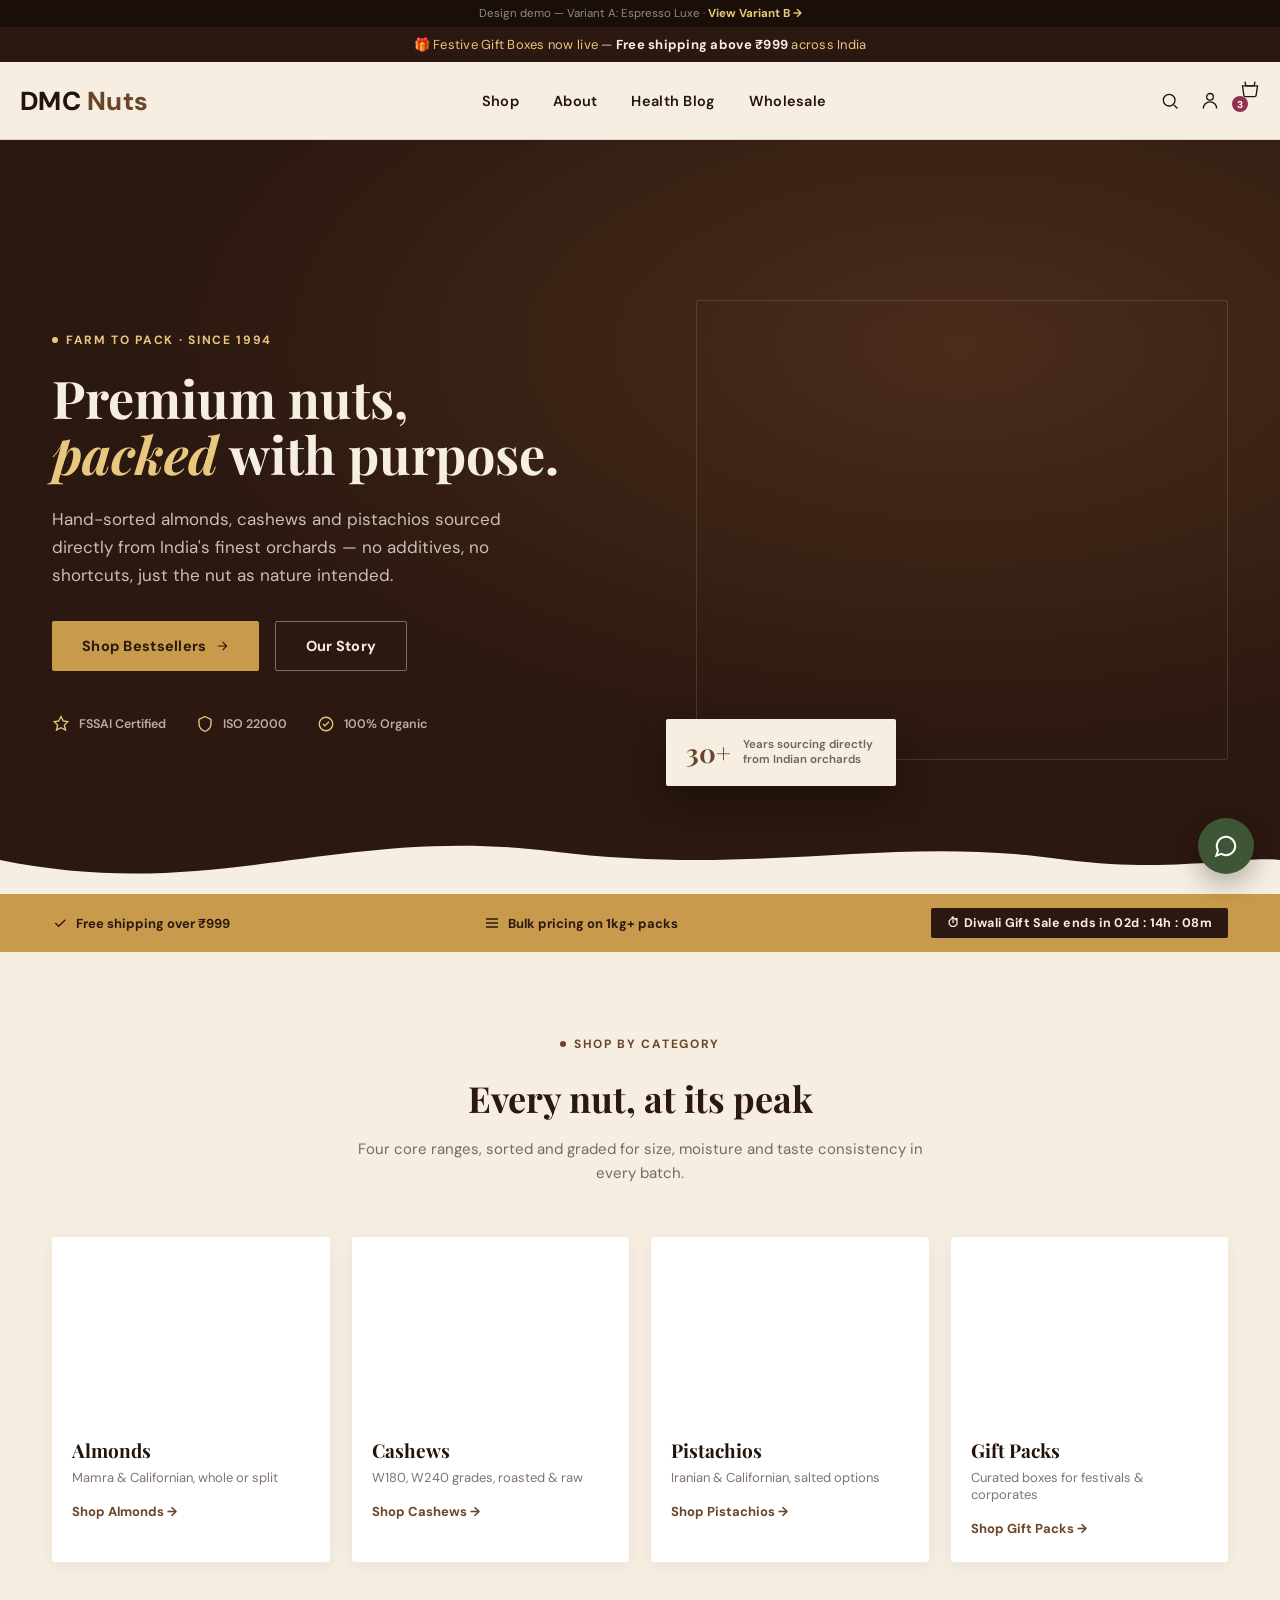
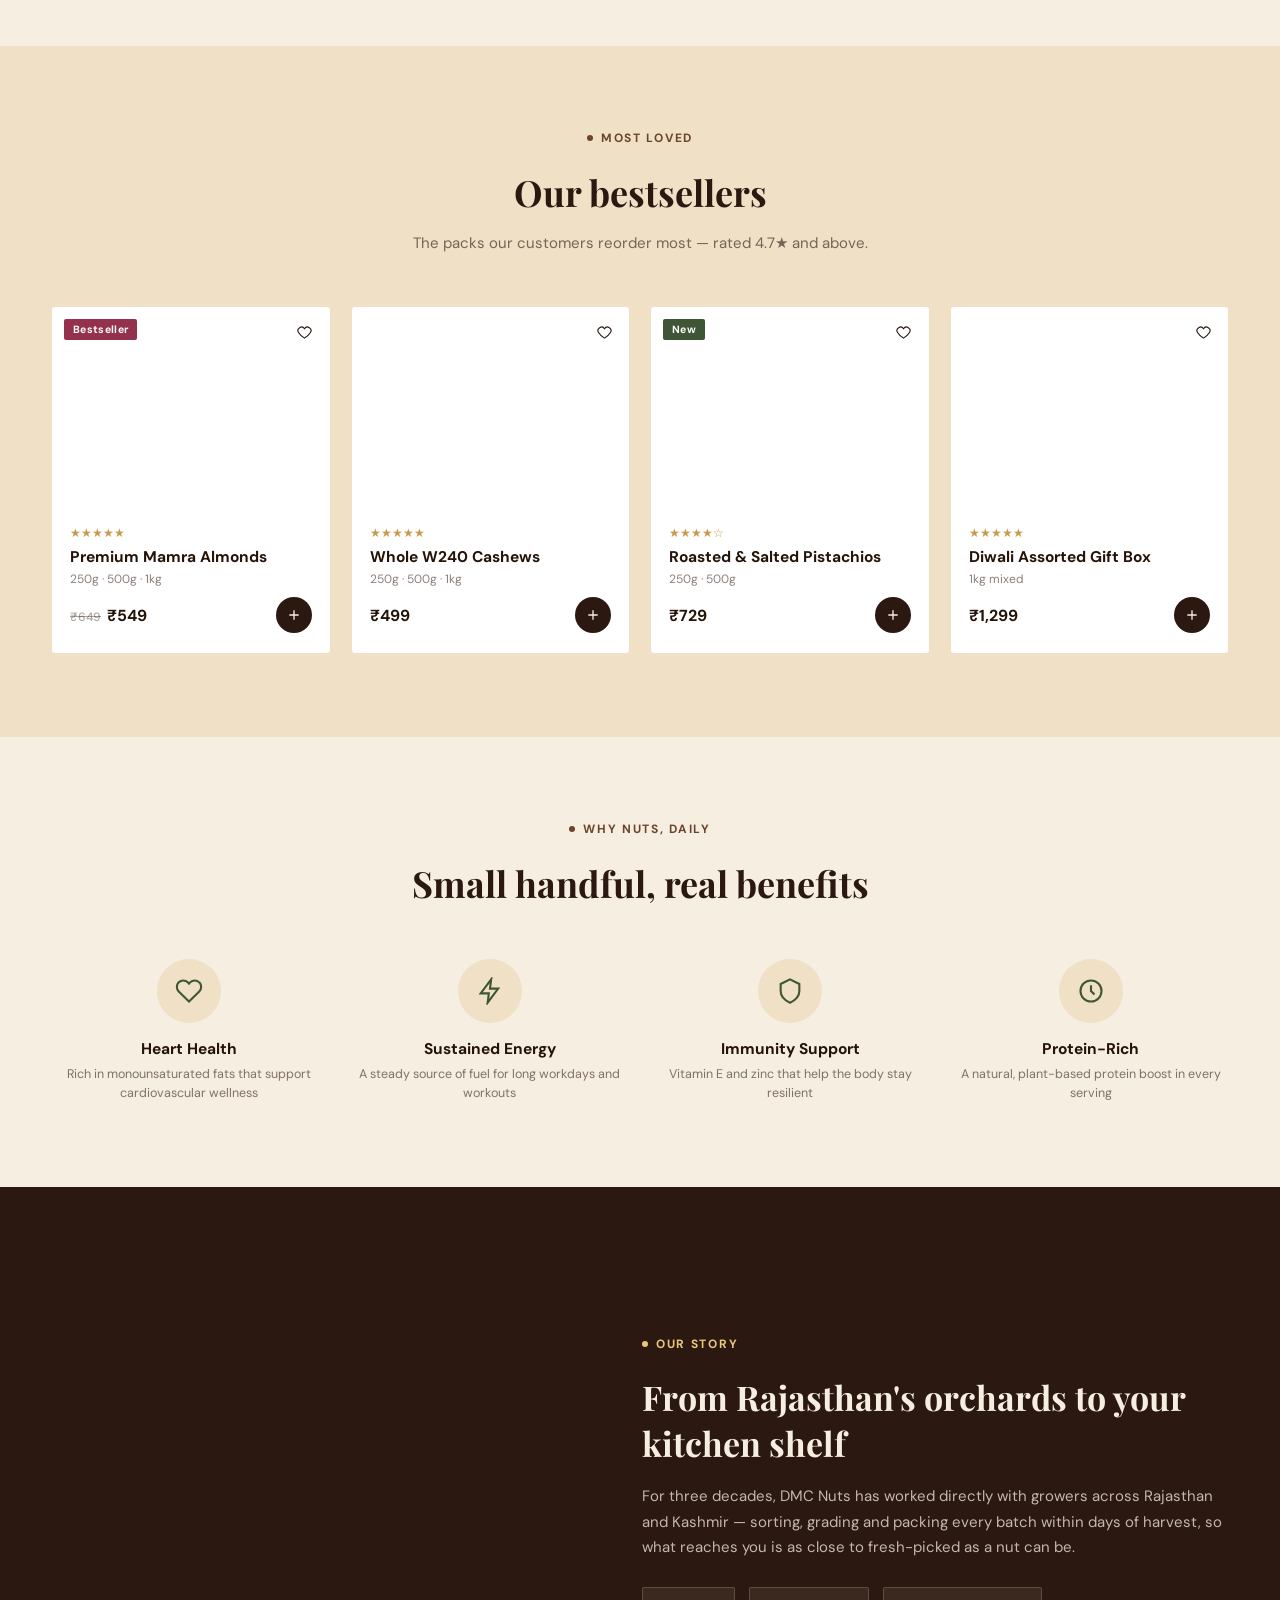
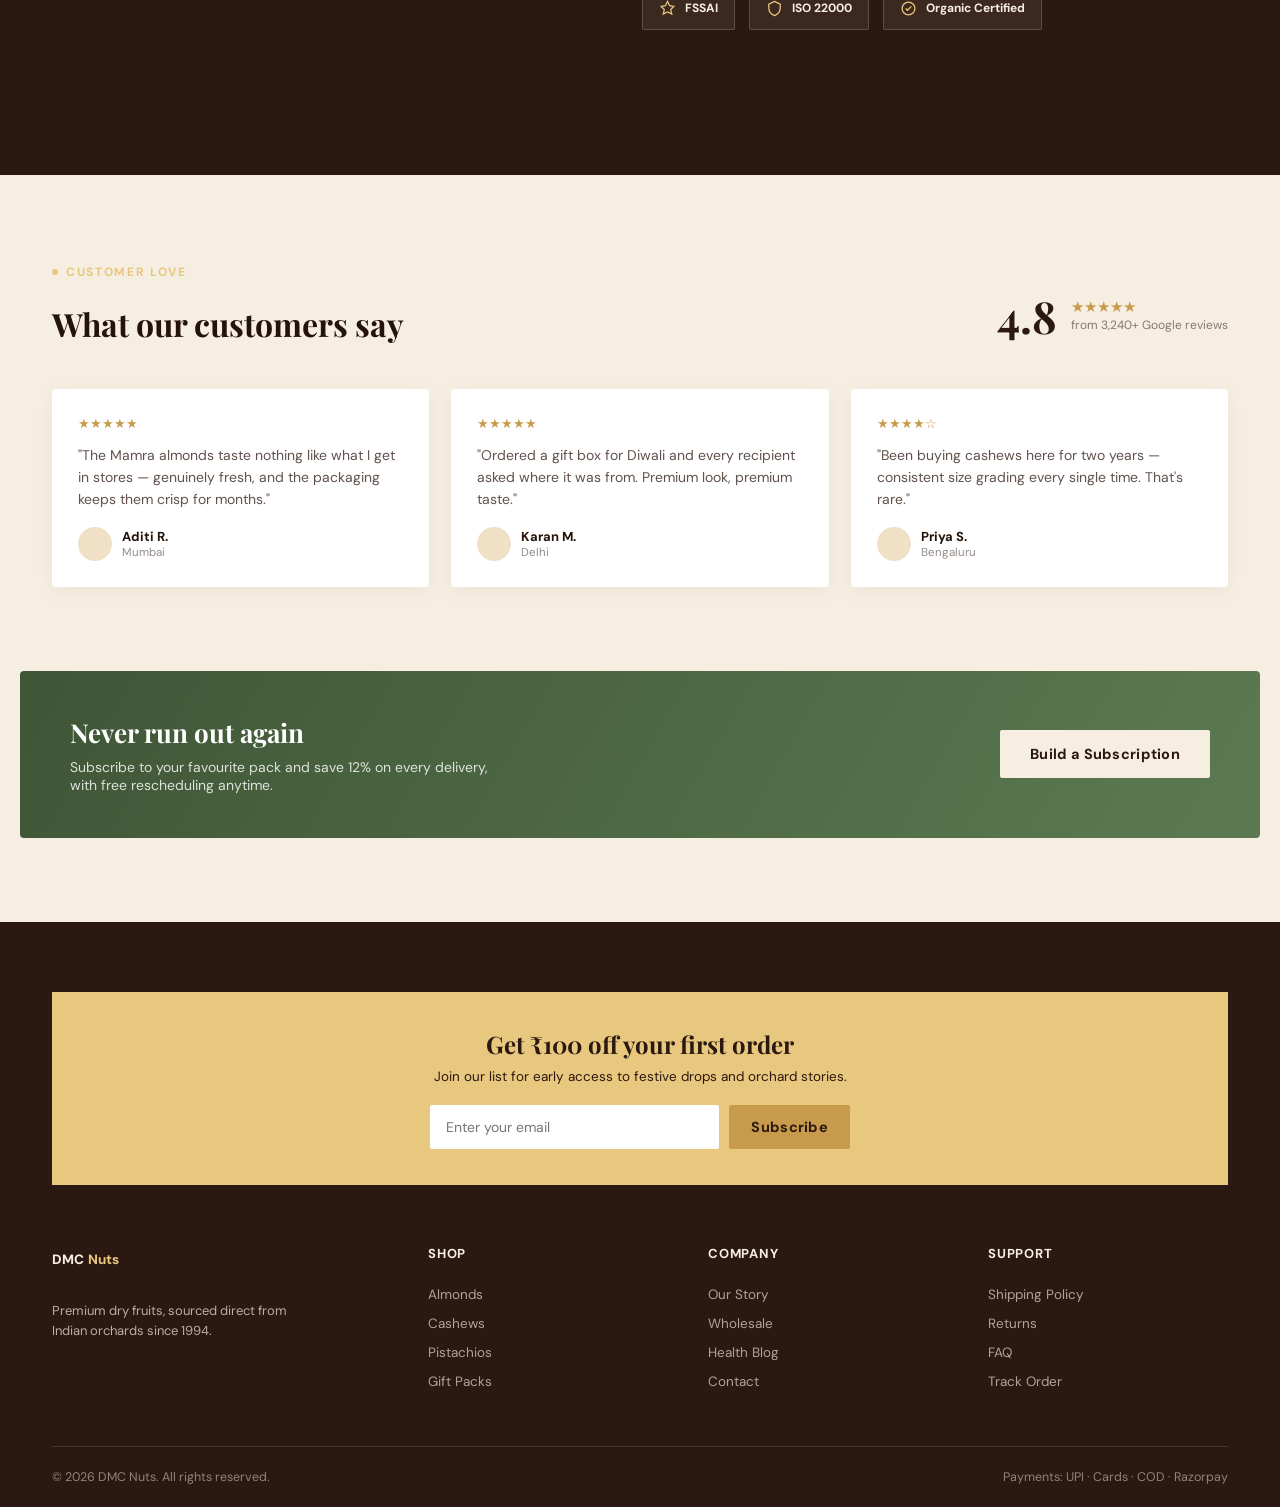
==== index.html @ 523e1f78 "update index" ====
<!doctype html>
<html lang="en">
  <head>
    <meta charset="UTF-8" />
    <title>DMC Nuts — Homepage (Variant A: Espresso Luxe)</title>
    <meta name="viewport" content="width=device-width, initial-scale=1.0" />
    <link rel="preconnect" href="https://fonts.googleapis.com" />
    <link
      href="https://fonts.googleapis.com/css2?family=Playfair+Display:wght@600;700;800&family=DM+Sans:wght@400;500;600;700&display=swap"
      rel="stylesheet"
    />
    <style>
      :root {
        --espresso: #2b1810;
        --espresso-2: #3b2418;
        --walnut: #6b4529;
        --gold: #c89b4c;
        --gold-light: #e8c77e;
        --green: #5c7a52;
        --green-dark: #3f5636;
        --cream: #f6eee1;
        --cream-2: #efe0c6;
        --magenta: #93314f;
        --ink: #241309;
        --line: rgba(246, 238, 225, 0.14);
        --line-dark: rgba(43, 24, 16, 0.12);
        --maxw: 1240px;
      }
      * {
        box-sizing: border-box;
      }
      body {
        margin: 0;
        font-family: "DM Sans", sans-serif;
        color: var(--ink);
        background: var(--cream);
      }
      h1,
      h2,
      h3,
      .display {
        font-family: "Playfair Display", serif;
      }
      a {
        color: inherit;
        text-decoration: none;
      }
      img {
        max-width: 100%;
        display: block;
      }
      .wrap {
        max-width: var(--maxw);
        margin: 0 auto;
        padding: 0 32px;
      }
      button {
        font-family: inherit;
        cursor: pointer;
        border: none;
      }

      /* placeholder image blocks */
      .ph {
        background: linear-gradient(135deg, var(--walnut), var(--espresso-2));
        display: flex;
        align-items: center;
        justify-content: center;
        color: rgba(246, 238, 225, 0.55);
        font-size: 13px;
        letter-spacing: 0.06em;
        text-transform: uppercase;
        font-weight: 600;
        text-align: center;
        padding: 12px;
      }
      .ph.light {
        background: linear-gradient(135deg, var(--cream-2), #ddc9a3);
        color: rgba(43, 24, 16, 0.45);
      }

      /* announcement bar */
      .announce {
        background: var(--espresso);
        color: var(--gold-light);
        font-size: 13px;
        text-align: center;
        padding: 9px 20px;
        letter-spacing: 0.02em;
      }
      .announce b {
        color: var(--cream);
      }

      /* header */
      header {
        background: var(--cream);
        border-bottom: 1px solid var(--line-dark);
        position: relative;
        z-index: 40;
      }
      .navrow {
        display: flex;
        align-items: center;
        justify-content: space-between;
        padding: 18px 0;
      }
      .logo {
        font-size: 26px;
        font-weight: 800;
        letter-spacing: 0.01em;
      }
      .logo span {
        color: var(--walnut);
      }
      nav.mainnav {
        display: flex;
        gap: 34px;
        align-items: center;
      }
      nav.mainnav > div {
        position: relative;
        padding: 6px 0;
      }
      nav.mainnav a.top {
        font-weight: 600;
        font-size: 14.5px;
        letter-spacing: 0.02em;
      }
      .navicons {
        display: flex;
        gap: 20px;
        align-items: center;
      }
      .navicons svg {
        width: 20px;
        height: 20px;
        stroke: var(--ink);
      }
      .cartcount {
        background: var(--magenta);
        color: #fff;
        font-size: 10px;
        border-radius: 50%;
        width: 16px;
        height: 16px;
        display: flex;
        align-items: center;
        justify-content: center;
        position: relative;
        top: -9px;
        left: -8px;
        font-weight: 700;
      }
      .megamenu {
        display: none;
        position: absolute;
        top: 100%;
        left: -40px;
        background: #fff;
        box-shadow: 0 18px 40px rgba(43, 24, 16, 0.16);
        padding: 26px;
        border-radius: 2px;
        width: 520px;
        gap: 30px;
        grid-template-columns: repeat(3, 1fr);
      }
      nav.mainnav > div:hover .megamenu {
        display: grid;
      }
      .megamenu h4 {
        font-size: 11px;
        text-transform: uppercase;
        letter-spacing: 0.08em;
        color: var(--walnut);
        margin: 0 0 10px;
        font-weight: 700;
      }
      .megamenu a {
        display: block;
        font-size: 14px;
        padding: 5px 0;
        color: var(--ink);
        opacity: 0.85;
      }
      .megamenu a:hover {
        color: var(--magenta);
        opacity: 1;
      }

      /* hero */
      .hero {
        background: radial-gradient(
          ellipse at 75% 30%,
          #4a2c1a 0%,
          var(--espresso) 60%
        );
        color: var(--cream);
        position: relative;
        overflow: hidden;
      }
      .hero .wrap {
        display: grid;
        grid-template-columns: 1.05fr 0.95fr;
        gap: 56px;
        align-items: center;
        padding-top: 76px;
        padding-bottom: 70px;
      }
      .eyebrow {
        display: inline-flex;
        align-items: center;
        gap: 8px;
        font-size: 12px;
        letter-spacing: 0.14em;
        text-transform: uppercase;
        color: var(--gold-light);
        font-weight: 700;
        margin-bottom: 22px;
      }
      .eyebrow::before {
        content: "";
        width: 6px;
        height: 6px;
        border-radius: 50%;
        background: var(--gold-light);
      }
      .hero h1 {
        font-size: 52px;
        line-height: 1.08;
        margin: 0 0 22px;
        font-weight: 700;
      }
      .hero h1 em {
        font-style: italic;
        color: var(--gold-light);
      }
      .hero p.lead {
        font-size: 17px;
        line-height: 1.65;
        color: rgba(246, 238, 225, 0.78);
        max-width: 460px;
        margin: 0 0 32px;
      }
      .herobtns {
        display: flex;
        gap: 16px;
        margin-bottom: 44px;
      }
      .btn {
        padding: 15px 30px;
        font-size: 14.5px;
        font-weight: 700;
        letter-spacing: 0.02em;
        border-radius: 2px;
        display: inline-flex;
        align-items: center;
        gap: 8px;
      }
      .btn-gold {
        background: var(--gold);
        color: var(--espresso);
      }
      .btn-outline {
        border: 1.5px solid rgba(246, 238, 225, 0.4);
        color: var(--cream);
        background: transparent;
      }
      .trustrow {
        display: flex;
        gap: 30px;
        flex-wrap: wrap;
      }
      .trustrow .item {
        display: flex;
        align-items: center;
        gap: 9px;
        font-size: 12.5px;
        color: rgba(246, 238, 225, 0.7);
        font-weight: 600;
      }
      .trustrow svg {
        width: 18px;
        height: 18px;
        stroke: var(--gold-light);
        flex-shrink: 0;
      }
      .hero-visual {
        position: relative;
      }
      .hero-visual .ph {
        height: 460px;
        border-radius: 3px;
        border: 1px solid rgba(246, 238, 225, 0.14);
      }
      .hero-shellcard {
        position: absolute;
        bottom: -26px;
        left: -30px;
        background: var(--cream);
        color: var(--ink);
        padding: 16px 20px;
        border-radius: 2px;
        box-shadow: 0 18px 34px rgba(0, 0, 0, 0.28);
        display: flex;
        gap: 12px;
        align-items: center;
        width: 230px;
      }
      .hero-shellcard .num {
        font-family: "Playfair Display", serif;
        font-size: 26px;
        font-weight: 700;
        color: var(--walnut);
      }
      .hero-shellcard .txt {
        font-size: 11.5px;
        line-height: 1.3;
        color: rgba(43, 24, 16, 0.65);
        font-weight: 600;
      }

      /* signature shell-crack divider */
      .shellcrack {
        height: 64px;
        background: var(--espresso);
        position: relative;
        overflow: hidden;
      }
      .shellcrack svg {
        position: absolute;
        bottom: -1px;
        left: 0;
        width: 100%;
        height: 70px;
      }

      /* promise strip */
      .promise {
        background: var(--gold);
        padding: 14px 0;
      }
      .promise .wrap {
        display: flex;
        justify-content: space-between;
        align-items: center;
        flex-wrap: wrap;
        gap: 14px;
      }
      .promise .item {
        font-size: 13px;
        font-weight: 700;
        color: var(--espresso);
        display: flex;
        align-items: center;
        gap: 8px;
      }
      .promise .item svg {
        width: 16px;
        height: 16px;
        stroke: var(--espresso);
      }
      .promise .countdown {
        background: var(--espresso);
        color: var(--cream);
        font-size: 12.5px;
        font-weight: 700;
        padding: 7px 16px;
        border-radius: 2px;
        display: flex;
        gap: 6px;
        letter-spacing: 0.03em;
      }

      section {
        padding: 84px 0;
      }
      .sectionhead {
        text-align: center;
        max-width: 600px;
        margin: 0 auto 52px;
      }
      .sectionhead .eyebrow {
        color: var(--walnut);
        justify-content: center;
        display: flex;
      }
      .sectionhead .eyebrow::before {
        background: var(--walnut);
      }
      .sectionhead h2 {
        font-size: 36px;
        margin: 0 0 12px;
        color: var(--espresso);
      }
      .sectionhead p {
        font-size: 15px;
        color: rgba(43, 24, 16, 0.62);
        line-height: 1.6;
      }

      /* categories */
      .cat-grid {
        display: grid;
        grid-template-columns: repeat(4, 1fr);
        gap: 22px;
      }
      .cat-card {
        display: block;
        background: #fff;
        border-radius: 3px;
        overflow: hidden;
        box-shadow: 0 4px 18px rgba(43, 24, 16, 0.06);
        transition: transform 0.2s;
      }
      .cat-card:hover {
        transform: translateY(-5px);
      }
      .cat-card .ph.light {
        height: 180px;
      }
      .cat-card .cat-body {
        padding: 20px 20px 24px;
      }
      .cat-card h3 {
        font-size: 19px;
        margin: 0 0 6px;
      }
      .cat-card p {
        font-size: 13px;
        color: rgba(43, 24, 16, 0.6);
        margin: 0 0 14px;
      }
      .cat-card .link {
        font-size: 13px;
        font-weight: 700;
        color: var(--walnut);
        display: inline-flex;
        align-items: center;
        gap: 6px;
      }

      /* best sellers */
      .best {
        background: var(--cream-2);
      }
      .prod-grid {
        display: grid;
        grid-template-columns: repeat(4, 1fr);
        gap: 22px;
      }
      .prod-card {
        background: #fff;
        border-radius: 3px;
        overflow: hidden;
        position: relative;
      }
      .prod-card .badge {
        position: absolute;
        top: 12px;
        left: 12px;
        background: var(--magenta);
        color: #fff;
        font-size: 10.5px;
        font-weight: 700;
        padding: 4px 9px;
        border-radius: 2px;
        letter-spacing: 0.03em;
      }
      .prod-card .wish {
        position: absolute;
        top: 10px;
        right: 10px;
        background: #fff;
        width: 30px;
        height: 30px;
        border-radius: 50%;
        display: flex;
        align-items: center;
        justify-content: center;
      }
      .prod-card .wish svg {
        width: 15px;
        height: 15px;
        stroke: var(--espresso);
      }
      .prod-card .ph.light {
        height: 200px;
      }
      .prod-body {
        padding: 18px 18px 20px;
      }
      .prod-body .stars {
        color: var(--gold);
        font-size: 12px;
        margin-bottom: 6px;
      }
      .prod-body h4 {
        font-size: 15.5px;
        margin: 0 0 4px;
        font-weight: 700;
      }
      .prod-body .wt {
        font-size: 12px;
        color: rgba(43, 24, 16, 0.55);
        margin-bottom: 10px;
      }
      .prod-body .pricerow {
        display: flex;
        justify-content: space-between;
        align-items: center;
      }
      .prod-body .price {
        font-weight: 700;
        font-size: 16px;
      }
      .prod-body .price .old {
        font-size: 12px;
        color: rgba(43, 24, 16, 0.4);
        text-decoration: line-through;
        font-weight: 500;
        margin-right: 6px;
      }
      .addbtn {
        background: var(--espresso);
        color: var(--cream);
        width: 36px;
        height: 36px;
        border-radius: 50%;
        display: flex;
        align-items: center;
        justify-content: center;
      }
      .addbtn svg {
        width: 16px;
        height: 16px;
        stroke: var(--cream);
      }

      /* benefits */
      .benefits-grid {
        display: grid;
        grid-template-columns: repeat(4, 1fr);
        gap: 26px;
      }
      .benefit {
        text-align: center;
      }
      .benefit .icon {
        width: 64px;
        height: 64px;
        border-radius: 50%;
        background: var(--cream-2);
        display: flex;
        align-items: center;
        justify-content: center;
        margin: 0 auto 16px;
      }
      .benefit .icon svg {
        width: 28px;
        height: 28px;
        stroke: var(--green-dark);
      }
      .benefit h4 {
        font-size: 15.5px;
        margin: 0 0 6px;
      }
      .benefit p {
        font-size: 12.5px;
        color: rgba(43, 24, 16, 0.58);
        line-height: 1.5;
        margin: 0;
      }

      /* story */
      .story {
        background: var(--espresso);
        color: var(--cream);
      }
      .story .wrap {
        display: grid;
        grid-template-columns: 0.95fr 1.05fr;
        gap: 60px;
        align-items: center;
      }
      .story .ph {
        height: 420px;
        border-radius: 3px;
      }
      .story .eyebrow {
        color: var(--gold-light);
      }
      .story h2 {
        font-size: 34px;
        margin: 0 0 18px;
      }
      .story p {
        font-size: 15px;
        line-height: 1.7;
        color: rgba(246, 238, 225, 0.75);
        margin: 0 0 26px;
      }
      .certrow {
        display: flex;
        gap: 14px;
      }
      .cert {
        background: rgba(246, 238, 225, 0.08);
        border: 1px solid rgba(246, 238, 225, 0.18);
        padding: 12px 16px;
        border-radius: 2px;
        display: flex;
        align-items: center;
        gap: 9px;
        font-size: 12px;
        font-weight: 700;
      }
      .cert svg {
        width: 17px;
        height: 17px;
        stroke: var(--gold-light);
      }

      /* reviews */
      .rev-top {
        display: flex;
        justify-content: space-between;
        align-items: flex-end;
        margin-bottom: 44px;
        flex-wrap: wrap;
        gap: 20px;
      }
      .rev-agg {
        display: flex;
        align-items: center;
        gap: 14px;
      }
      .rev-agg .score {
        font-family: "Playfair Display", serif;
        font-size: 44px;
        font-weight: 700;
        color: var(--espresso);
      }
      .rev-agg .stars {
        color: var(--gold);
        font-size: 15px;
      }
      .rev-agg .sub {
        font-size: 12px;
        color: rgba(43, 24, 16, 0.55);
      }
      .rev-grid {
        display: grid;
        grid-template-columns: repeat(3, 1fr);
        gap: 22px;
      }
      .rev-card {
        background: #fff;
        padding: 26px;
        border-radius: 3px;
        box-shadow: 0 4px 18px rgba(43, 24, 16, 0.05);
      }
      .rev-card .stars {
        color: var(--gold);
        font-size: 13px;
        margin-bottom: 12px;
      }
      .rev-card p {
        font-size: 14px;
        line-height: 1.6;
        color: rgba(43, 24, 16, 0.75);
        margin: 0 0 16px;
      }
      .rev-who {
        display: flex;
        align-items: center;
        gap: 10px;
      }
      .rev-who .av {
        width: 34px;
        height: 34px;
        border-radius: 50%;
        background: var(--cream-2);
      }
      .rev-who .name {
        font-size: 13px;
        font-weight: 700;
      }
      .rev-who .loc {
        font-size: 11.5px;
        color: rgba(43, 24, 16, 0.5);
      }

      /* subscribe upsell */
      .upsell {
        background: linear-gradient(120deg, var(--green-dark), var(--green));
        color: #fff;
        border-radius: 4px;
        padding: 44px 50px;
        display: flex;
        justify-content: space-between;
        align-items: center;
        flex-wrap: wrap;
        gap: 24px;
        margin: 0 auto;
        max-width: var(--maxw);
      }
      .upsell h3 {
        font-size: 26px;
        margin: 0 0 8px;
      }
      .upsell p {
        font-size: 14px;
        color: rgba(255, 255, 255, 0.82);
        margin: 0;
        max-width: 420px;
      }
      .btn-cream {
        background: var(--cream);
        color: var(--espresso);
      }

      /* footer */
      footer {
        background: var(--espresso);
        color: rgba(246, 238, 225, 0.7);
        padding-top: 70px;
      }
      .foot-news {
        background: var(--gold-light);
        color: var(--espresso);
        text-align: center;
        padding: 36px 20px;
        margin-bottom: 60px;
      }
      .foot-news h3 {
        font-size: 24px;
        margin: 0 0 8px;
      }
      .foot-news p {
        font-size: 13.5px;
        margin: 0 0 20px;
      }
      .foot-form {
        display: flex;
        justify-content: center;
        gap: 10px;
        max-width: 420px;
        margin: 0 auto;
      }
      .foot-form input {
        flex: 1;
        padding: 13px 16px;
        border: none;
        border-radius: 2px;
        font-family: inherit;
        font-size: 14px;
      }
      .foot-cols {
        display: grid;
        grid-template-columns: 1.4fr repeat(3, 1fr);
        gap: 40px;
        padding-bottom: 50px;
      }
      .foot-cols h5 {
        color: var(--cream);
        font-size: 13px;
        letter-spacing: 0.06em;
        text-transform: uppercase;
        margin: 0 0 18px;
      }
      .foot-cols a {
        display: block;
        font-size: 13.5px;
        padding: 6px 0;
        color: rgba(246, 238, 225, 0.65);
      }
      .foot-bottom {
        border-top: 1px solid var(--line);
        padding: 22px 0;
        display: flex;
        justify-content: space-between;
        font-size: 12.5px;
        color: rgba(246, 238, 225, 0.5);
      }

      /* whatsapp widget */
      .wa {
        position: fixed;
        bottom: 26px;
        right: 26px;
        width: 56px;
        height: 56px;
        border-radius: 50%;
        background: #3f5636;
        display: flex;
        align-items: center;
        justify-content: center;
        box-shadow: 0 10px 26px rgba(0, 0, 0, 0.28);
        z-index: 50;
      }
      .wa svg {
        width: 26px;
        height: 26px;
        stroke: #fff;
        fill: none;
      }

      /* ---- Minimal motion system ---- */
      @media (prefers-reduced-motion: no-preference) {
        .reveal {
          opacity: 0;
          transform: translateY(26px);
          transition:
            opacity 0.7s cubic-bezier(0.22, 0.61, 0.36, 1),
            transform 0.7s cubic-bezier(0.22, 0.61, 0.36, 1);
        }
        .reveal.visible {
          opacity: 1;
          transform: translateY(0);
        }
        .cat-grid .reveal:nth-child(2),
        .prod-grid .reveal:nth-child(2),
        .benefits-grid .reveal:nth-child(2),
        .rev-grid .reveal:nth-child(2) {
          transition-delay: 0.08s;
        }
        .cat-grid .reveal:nth-child(3),
        .prod-grid .reveal:nth-child(3),
        .benefits-grid .reveal:nth-child(3),
        .rev-grid .reveal:nth-child(3) {
          transition-delay: 0.16s;
        }
        .cat-grid .reveal:nth-child(4),
        .prod-grid .reveal:nth-child(4),
        .benefits-grid .reveal:nth-child(4) {
          transition-delay: 0.24s;
        }

        @keyframes fadeUp {
          from {
            opacity: 0;
            transform: translateY(20px);
          }
          to {
            opacity: 1;
            transform: translateY(0);
          }
        }
        .hero-fade-1 {
          animation: fadeUp 0.8s ease both;
        }
        .hero-fade-2 {
          animation: fadeUp 0.8s ease 0.12s both;
        }
        .hero-fade-3 {
          animation: fadeUp 0.8s ease 0.24s both;
        }
        .hero-fade-4 {
          animation: fadeUp 0.8s ease 0.36s both;
        }
        .hero-fade-5 {
          animation: fadeUp 0.9s ease 0.3s both;
        }

        .btn {
          transition:
            transform 0.2s ease,
            box-shadow 0.2s ease,
            opacity 0.2s ease;
        }
        .btn:hover {
          transform: translateY(-2px);
        }
        .btn-gold:hover {
          box-shadow: 0 10px 22px rgba(200, 155, 76, 0.35);
        }
        .btn-cream:hover {
          box-shadow: 0 10px 22px rgba(0, 0, 0, 0.18);
        }
        .prod-card {
          transition:
            transform 0.25s ease,
            box-shadow 0.25s ease;
        }
        .prod-card:hover {
          transform: translateY(-5px);
          box-shadow: 0 16px 30px rgba(43, 24, 16, 0.12);
        }
        .addbtn {
          transition:
            transform 0.2s ease,
            background 0.2s ease;
        }
        .addbtn:hover {
          transform: scale(1.08);
          background: var(--walnut);
        }
        .cat-card .link {
          transition: gap 0.2s ease;
        }
        .cat-card:hover .link {
          gap: 10px;
        }
        .rev-card {
          transition:
            transform 0.25s ease,
            box-shadow 0.25s ease;
        }
        .rev-card:hover {
          transform: translateY(-4px);
          box-shadow: 0 14px 28px rgba(43, 24, 16, 0.08);
        }
        .benefit .icon {
          transition:
            transform 0.25s ease,
            background 0.25s ease;
        }
        .benefit:hover .icon {
          transform: scale(1.08);
          background: var(--gold);
        }
        .benefit:hover .icon svg {
          stroke: var(--espresso);
        }
      }
      @media (prefers-reduced-motion: reduce) {
        .reveal {
          opacity: 1;
          transform: none;
        }
      }

      @media (max-width: 980px) {
        .hero .wrap,
        .story .wrap {
          grid-template-columns: 1fr;
        }
        .cat-grid,
        .prod-grid,
        .benefits-grid {
          grid-template-columns: repeat(2, 1fr);
        }
        .rev-grid {
          grid-template-columns: 1fr;
        }
        .foot-cols {
          grid-template-columns: 1fr 1fr;
        }
        nav.mainnav {
          display: none;
        }
      }
    </style>
  </head>
  <body>
    <div
      style="
        background: #1a0f08;
        color: rgba(246, 238, 225, 0.55);
        font-size: 11.5px;
        text-align: center;
        padding: 6px 20px;
      "
    >
      Design demo — Variant A: Espresso Luxe ·
      <a href="homepage-variant-b.html" style="color: #e8c77e; font-weight: 700"
        >View Variant B →</a
      >
    </div>
    <div class="announce">
      🎁 Festive Gift Boxes now live — <b>Free shipping above ₹999</b> across
      India
    </div>

    <header>
      <div class="wrap navrow">
        <a class="logo" href="homepage-variant-a.html">DMC <span>Nuts</span></a>
        <nav class="mainnav">
          <div>
            <a class="top" href="shop.html">Shop</a>
            <div class="megamenu">
              <div>
                <h4>By Nut</h4>
                <a href="shop.html">Almonds</a><a href="shop.html">Cashews</a
                ><a href="shop.html">Pistachios</a
                ><a href="shop.html">Walnuts</a>
              </div>
              <div>
                <h4>By Purpose</h4>
                <a href="shop.html">Everyday Packs</a
                ><a href="shop.html">Gift Boxes</a
                ><a href="#">Wholesale / B2B</a>
              </div>
              <div>
                <h4>Trending</h4>
                <a href="shop.html">Best Sellers</a
                ><a href="shop.html">Festive Collection</a
                ><a href="shop.html">New Arrivals</a>
              </div>
            </div>
          </div>
          <a class="top" href="#">About</a>
          <a class="top" href="blog.html">Health Blog</a>
          <a class="top" href="#">Wholesale</a>
        </nav>
        <div class="navicons">
          <svg viewBox="0 0 24 24" fill="none" stroke-width="1.6">
            <circle cx="11" cy="11" r="7" />
            <path d="M21 21l-4.3-4.3" />
          </svg>
          <svg viewBox="0 0 24 24" fill="none" stroke-width="1.6">
            <path d="M20 21a8 8 0 10-16 0" />
            <circle cx="12" cy="7" r="4" />
          </svg>
          <a style="position: relative" href="shop.html"
            ><svg viewBox="0 0 24 24" fill="none" stroke-width="1.6">
              <path d="M6 2l1 5h10l1-5" />
              <path
                d="M3 7h18l-1.6 11.2A2 2 0 0117.4 20H6.6a2 2 0 01-2-1.8L3 7z"
              /></svg
            ><span class="cartcount">3</span></a
          >
        </div>
      </div>
    </header>

    <section class="hero" style="padding-bottom: 0">
      <div class="wrap">
        <div>
          <div class="eyebrow hero-fade-1">Farm to Pack · Since 1994</div>
          <h1 class="hero-fade-2">
            Premium nuts,<br /><em>packed</em> with purpose.
          </h1>
          <p class="lead hero-fade-3">
            Hand-sorted almonds, cashews and pistachios sourced directly from
            India's finest orchards — no additives, no shortcuts, just the nut
            as nature intended.
          </p>
          <div class="herobtns hero-fade-4">
            <a class="btn btn-gold" href="shop.html"
              >Shop Bestsellers
              <svg
                width="14"
                height="14"
                viewBox="0 0 24 24"
                fill="none"
                stroke="currentColor"
                stroke-width="2"
              >
                <path d="M5 12h14M13 5l7 7-7 7" />
              </svg>
            </a>
            <a class="btn btn-outline" href="#">Our Story</a>
          </div>
          <div class="trustrow hero-fade-4">
            <div class="item">
              <svg viewBox="0 0 24 24" fill="none" stroke-width="1.8">
                <path
                  d="M12 2l3 6 6 1-4.5 4.5L18 20l-6-3-6 3 1.5-6.5L3 9l6-1z"
                /></svg
              >FSSAI Certified
            </div>
            <div class="item">
              <svg viewBox="0 0 24 24" fill="none" stroke-width="1.8">
                <path d="M12 2l8 4v6c0 5-3.5 8-8 10-4.5-2-8-5-8-10V6z" /></svg
              >ISO 22000
            </div>
            <div class="item">
              <svg viewBox="0 0 24 24" fill="none" stroke-width="1.8">
                <circle cx="12" cy="12" r="9" />
                <path d="M8 12l2.5 2.5L16 9" /></svg
              >100% Organic
            </div>
          </div>
        </div>
        <div class="hero-visual hero-fade-5">
          <div
            class="ph"
            style="
              height: 460px;
              background-image: url(&quot;https://images.unsplash.com/photo-1772986799909-81bc27fd99ce?w=1000&amp;h=920&amp;fit=crop&amp;auto=format&amp;q=80&quot;);
              background-size: cover;
              background-position: center;
            "
          ></div>
          <div class="hero-shellcard">
            <div class="num">30+</div>
            <div class="txt">Years sourcing directly from Indian orchards</div>
          </div>
        </div>
      </div>
    </section>

    <div class="shellcrack">
      <svg viewBox="0 0 1440 80" preserveAspectRatio="none">
        <path
          d="M0,40 C240,90 380,0 620,30 C860,60 1000,10 1200,40 C1320,55 1400,35 1440,40 L1440,80 L0,80 Z"
          fill="#F6EEE1"
        />
      </svg>
    </div>

    <div class="promise">
      <div class="wrap">
        <div class="item">
          <svg viewBox="0 0 24 24" fill="none" stroke-width="2">
            <path d="M5 12l5 5L20 7" /></svg
          >Free shipping over ₹999
        </div>
        <div class="item">
          <svg viewBox="0 0 24 24" fill="none" stroke-width="2">
            <path d="M3 6h18M3 12h18M3 18h18" /></svg
          >Bulk pricing on 1kg+ packs
        </div>
        <div class="countdown">⏱ Diwali Gift Sale ends in 02d : 14h : 08m</div>
      </div>
    </div>

    <section>
      <div class="wrap">
        <div class="sectionhead reveal">
          <div class="eyebrow">Shop by Category</div>
          <h2>Every nut, at its peak</h2>
          <p>
            Four core ranges, sorted and graded for size, moisture and taste
            consistency in every batch.
          </p>
        </div>
        <div class="cat-grid">
          <a class="cat-card reveal" href="shop.html">
            <div
              class="ph light"
              style="
                height: 180px;
                background-image: url(&quot;https://images.unsplash.com/photo-1772986799909-81bc27fd99ce?w=500&amp;h=360&amp;fit=crop&amp;auto=format&amp;q=80&quot;);
                background-size: cover;
                background-position: center;
              "
            ></div>
            <div class="cat-body">
              <h3>Almonds</h3>
              <p>Mamra & Californian, whole or split</p>
              <span class="link">Shop Almonds →</span>
            </div>
          </a>
          <a class="cat-card reveal" href="shop.html">
            <div
              class="ph light"
              style="
                height: 180px;
                background-image: url(&quot;https://images.unsplash.com/photo-1723466998040-78d7e2ef6d72?w=500&amp;h=360&amp;fit=crop&amp;auto=format&amp;q=80&quot;);
                background-size: cover;
                background-position: center;
              "
            ></div>
            <div class="cat-body">
              <h3>Cashews</h3>
              <p>W180, W240 grades, roasted & raw</p>
              <span class="link">Shop Cashews →</span>
            </div>
          </a>
          <a class="cat-card reveal" href="shop.html">
            <div
              class="ph light"
              style="
                height: 180px;
                background-image: url(&quot;https://images.unsplash.com/photo-1610137512859-aa919f651a05?w=500&amp;h=360&amp;fit=crop&amp;auto=format&amp;q=80&quot;);
                background-size: cover;
                background-position: center;
              "
            ></div>
            <div class="cat-body">
              <h3>Pistachios</h3>
              <p>Iranian & Californian, salted options</p>
              <span class="link">Shop Pistachios →</span>
            </div>
          </a>
          <a class="cat-card reveal" href="shop.html">
            <div
              class="ph light"
              style="
                height: 180px;
                background-image: url(&quot;https://images.unsplash.com/photo-1645291784298-8ef1f29d25f7?w=500&amp;h=360&amp;fit=crop&amp;auto=format&amp;q=80&quot;);
                background-size: cover;
                background-position: center;
              "
            ></div>
            <div class="cat-body">
              <h3>Gift Packs</h3>
              <p>Curated boxes for festivals & corporates</p>
              <span class="link">Shop Gift Packs →</span>
            </div>
          </a>
        </div>
      </div>
    </section>

    <section class="best">
      <div class="wrap">
        <div class="sectionhead reveal">
          <div class="eyebrow">Most Loved</div>
          <h2>Our bestsellers</h2>
          <p>The packs our customers reorder most — rated 4.7★ and above.</p>
        </div>
        <div class="prod-grid">
          <div class="prod-card reveal">
            <span class="badge">Bestseller</span>
            <div class="wish">
              <svg viewBox="0 0 24 24" fill="none" stroke-width="1.8">
                <path
                  d="M12 21s-7-4.5-9.5-9A5.5 5.5 0 0112 6a5.5 5.5 0 019.5 6c-2.5 4.5-9.5 9-9.5 9z"
                />
              </svg>
            </div>
            <a href="product.html"
              ><div
                class="ph light"
                style="
                  height: 200px;
                  background-image: url(&quot;https://images.unsplash.com/photo-1772986799909-81bc27fd99ce?w=500&amp;h=400&amp;fit=crop&amp;auto=format&amp;q=80&quot;);
                  background-size: cover;
                  background-position: center;
                "
              ></div
            ></a>
            <div class="prod-body">
              <div class="stars">★★★★★</div>
              <a href="product.html"><h4>Premium Mamra Almonds</h4></a>
              <div class="wt">250g · 500g · 1kg</div>
              <div class="pricerow">
                <div class="price"><span class="old">₹649</span>₹549</div>
                <a class="addbtn" href="product.html"
                  ><svg
                    viewBox="0 0 24 24"
                    fill="none"
                    stroke="currentColor"
                    stroke-width="2"
                  >
                    <path d="M12 5v14M5 12h14" /></svg
                ></a>
              </div>
            </div>
          </div>
          <div class="prod-card reveal">
            <div class="wish">
              <svg viewBox="0 0 24 24" fill="none" stroke-width="1.8">
                <path
                  d="M12 21s-7-4.5-9.5-9A5.5 5.5 0 0112 6a5.5 5.5 0 019.5 6c-2.5 4.5-9.5 9-9.5 9z"
                />
              </svg>
            </div>
            <a href="product.html"
              ><div
                class="ph light"
                style="
                  height: 200px;
                  background-image: url(&quot;https://images.unsplash.com/photo-1723466998040-78d7e2ef6d72?w=500&amp;h=400&amp;fit=crop&amp;auto=format&amp;q=80&quot;);
                  background-size: cover;
                  background-position: center;
                "
              ></div
            ></a>
            <div class="prod-body">
              <div class="stars">★★★★★</div>
              <a href="product.html"><h4>Whole W240 Cashews</h4></a>
              <div class="wt">250g · 500g · 1kg</div>
              <div class="pricerow">
                <div class="price">₹499</div>
                <a class="addbtn" href="product.html"
                  ><svg
                    viewBox="0 0 24 24"
                    fill="none"
                    stroke="currentColor"
                    stroke-width="2"
                  >
                    <path d="M12 5v14M5 12h14" /></svg
                ></a>
              </div>
            </div>
          </div>
          <div class="prod-card reveal">
            <span class="badge" style="background: var(--green-dark)">New</span>
            <div class="wish">
              <svg viewBox="0 0 24 24" fill="none" stroke-width="1.8">
                <path
                  d="M12 21s-7-4.5-9.5-9A5.5 5.5 0 0112 6a5.5 5.5 0 019.5 6c-2.5 4.5-9.5 9-9.5 9z"
                />
              </svg>
            </div>
            <a href="product.html"
              ><div
                class="ph light"
                style="
                  height: 200px;
                  background-image: url(&quot;https://images.unsplash.com/photo-1610137512859-aa919f651a05?w=500&amp;h=400&amp;fit=crop&amp;auto=format&amp;q=80&quot;);
                  background-size: cover;
                  background-position: center;
                "
              ></div
            ></a>
            <div class="prod-body">
              <div class="stars">★★★★☆</div>
              <a href="product.html"><h4>Roasted & Salted Pistachios</h4></a>
              <div class="wt">250g · 500g</div>
              <div class="pricerow">
                <div class="price">₹729</div>
                <a class="addbtn" href="product.html"
                  ><svg
                    viewBox="0 0 24 24"
                    fill="none"
                    stroke="currentColor"
                    stroke-width="2"
                  >
                    <path d="M12 5v14M5 12h14" /></svg
                ></a>
              </div>
            </div>
          </div>
          <div class="prod-card reveal">
            <div class="wish">
              <svg viewBox="0 0 24 24" fill="none" stroke-width="1.8">
                <path
                  d="M12 21s-7-4.5-9.5-9A5.5 5.5 0 0112 6a5.5 5.5 0 019.5 6c-2.5 4.5-9.5 9-9.5 9z"
                />
              </svg>
            </div>
            <a href="product.html"
              ><div
                class="ph light"
                style="
                  height: 200px;
                  background-image: url(&quot;https://images.unsplash.com/photo-1645291784298-8ef1f29d25f7?w=500&amp;h=400&amp;fit=crop&amp;auto=format&amp;q=80&quot;);
                  background-size: cover;
                  background-position: center;
                "
              ></div
            ></a>
            <div class="prod-body">
              <div class="stars">★★★★★</div>
              <a href="product.html"><h4>Diwali Assorted Gift Box</h4></a>
              <div class="wt">1kg mixed</div>
              <div class="pricerow">
                <div class="price">₹1,299</div>
                <a class="addbtn" href="product.html"
                  ><svg
                    viewBox="0 0 24 24"
                    fill="none"
                    stroke="currentColor"
                    stroke-width="2"
                  >
                    <path d="M12 5v14M5 12h14" /></svg
                ></a>
              </div>
            </div>
          </div>
        </div>
      </div>
    </section>

    <section>
      <div class="wrap">
        <div class="sectionhead reveal">
          <div class="eyebrow">Why Nuts, Daily</div>
          <h2>Small handful, real benefits</h2>
        </div>
        <div class="benefits-grid">
          <div class="benefit reveal">
            <div class="icon">
              <svg viewBox="0 0 24 24" fill="none" stroke-width="1.8">
                <path
                  d="M20.8 4.6a5.5 5.5 0 00-7.8 0L12 5.7l-1-1.1a5.5 5.5 0 10-7.8 7.8L12 21l8.8-8.6a5.5 5.5 0 000-7.8z"
                />
              </svg>
            </div>
            <h4>Heart Health</h4>
            <p>
              Rich in monounsaturated fats that support cardiovascular wellness
            </p>
          </div>
          <div class="benefit reveal">
            <div class="icon">
              <svg viewBox="0 0 24 24" fill="none" stroke-width="1.8">
                <path d="M13 2L4 14h7l-1 8 9-12h-7z" />
              </svg>
            </div>
            <h4>Sustained Energy</h4>
            <p>A steady source of fuel for long workdays and workouts</p>
          </div>
          <div class="benefit reveal">
            <div class="icon">
              <svg viewBox="0 0 24 24" fill="none" stroke-width="1.8">
                <path d="M12 2l8 4v6c0 5-3.5 8-8 10-4.5-2-8-5-8-10V6z" />
              </svg>
            </div>
            <h4>Immunity Support</h4>
            <p>Vitamin E and zinc that help the body stay resilient</p>
          </div>
          <div class="benefit reveal">
            <div class="icon">
              <svg viewBox="0 0 24 24" fill="none" stroke-width="1.8">
                <circle cx="12" cy="12" r="9" />
                <path d="M12 7v5l3 3" />
              </svg>
            </div>
            <h4>Protein-Rich</h4>
            <p>A natural, plant-based protein boost in every serving</p>
          </div>
        </div>
      </div>
    </section>

    <section class="story">
      <div class="wrap">
        <div
          class="ph reveal"
          style="
            height: 420px;
            background-image: url(&quot;https://images.unsplash.com/photo-1757270828839-9b9d252d5627?w=900&amp;h=840&amp;fit=crop&amp;auto=format&amp;q=80&quot;);
            background-size: cover;
            background-position: center;
          "
        ></div>
        <div class="reveal">
          <div class="eyebrow">Our Story</div>
          <h2>From Rajasthan's orchards to your kitchen shelf</h2>
          <p>
            For three decades, DMC Nuts has worked directly with growers across
            Rajasthan and Kashmir — sorting, grading and packing every batch
            within days of harvest, so what reaches you is as close to
            fresh-picked as a nut can be.
          </p>
          <div class="certrow">
            <div class="cert">
              <svg viewBox="0 0 24 24" fill="none" stroke-width="1.8">
                <path
                  d="M12 2l3 6 6 1-4.5 4.5L18 20l-6-3-6 3 1.5-6.5L3 9l6-1z"
                /></svg
              >FSSAI
            </div>
            <div class="cert">
              <svg viewBox="0 0 24 24" fill="none" stroke-width="1.8">
                <path d="M12 2l8 4v6c0 5-3.5 8-8 10-4.5-2-8-5-8-10V6z" /></svg
              >ISO 22000
            </div>
            <div class="cert">
              <svg viewBox="0 0 24 24" fill="none" stroke-width="1.8">
                <circle cx="12" cy="12" r="9" />
                <path d="M8 12l2.5 2.5L16 9" /></svg
              >Organic Certified
            </div>
          </div>
        </div>
      </div>
    </section>

    <section>
      <div class="wrap">
        <div class="rev-top reveal">
          <div>
            <div class="eyebrow">Customer Love</div>
            <h2 style="font-size: 32px; margin: 0">What our customers say</h2>
          </div>
          <div class="rev-agg">
            <div class="score">4.8</div>
            <div>
              <div class="stars">★★★★★</div>
              <div class="sub">from 3,240+ Google reviews</div>
            </div>
          </div>
        </div>
        <div class="rev-grid">
          <div class="rev-card reveal">
            <div class="stars">★★★★★</div>
            <p>
              "The Mamra almonds taste nothing like what I get in stores —
              genuinely fresh, and the packaging keeps them crisp for months."
            </p>
            <div class="rev-who">
              <div class="av"></div>
              <div>
                <div class="name">Aditi R.</div>
                <div class="loc">Mumbai</div>
              </div>
            </div>
          </div>
          <div class="rev-card reveal">
            <div class="stars">★★★★★</div>
            <p>
              "Ordered a gift box for Diwali and every recipient asked where it
              was from. Premium look, premium taste."
            </p>
            <div class="rev-who">
              <div class="av"></div>
              <div>
                <div class="name">Karan M.</div>
                <div class="loc">Delhi</div>
              </div>
            </div>
          </div>
          <div class="rev-card reveal">
            <div class="stars">★★★★☆</div>
            <p>
              "Been buying cashews here for two years — consistent size grading
              every single time. That's rare."
            </p>
            <div class="rev-who">
              <div class="av"></div>
              <div>
                <div class="name">Priya S.</div>
                <div class="loc">Bengaluru</div>
              </div>
            </div>
          </div>
        </div>
      </div>
    </section>

    <section style="padding-top: 0">
      <div class="upsell reveal">
        <div>
          <h3>Never run out again</h3>
          <p>
            Subscribe to your favourite pack and save 12% on every delivery,
            with free rescheduling anytime.
          </p>
        </div>
        <a class="btn btn-cream" href="shop.html">Build a Subscription</a>
      </div>
    </section>

    <footer>
      <div class="wrap">
        <div class="foot-news reveal">
          <h3>Get ₹100 off your first order</h3>
          <p>
            Join our list for early access to festive drops and orchard stories.
          </p>
          <div class="foot-form">
            <input type="email" placeholder="Enter your email" /><button
              class="btn btn-gold"
              style="padding: 13px 22px"
            >
              Subscribe
            </button>
          </div>
        </div>
        <div class="foot-cols">
          <div>
            <a
              class="logo"
              style="
                color: var(--cream);
                margin-bottom: 14px;
                display: inline-block;
              "
              href="homepage-variant-a.html"
              >DMC <span style="color: var(--gold-light)">Nuts</span></a
            >
            <p style="font-size: 13px; line-height: 1.6; max-width: 260px">
              Premium dry fruits, sourced direct from Indian orchards since
              1994.
            </p>
          </div>
          <div>
            <h5>Shop</h5>
            <a href="shop.html">Almonds</a><a href="shop.html">Cashews</a
            ><a href="shop.html">Pistachios</a
            ><a href="shop.html">Gift Packs</a>
          </div>
          <div>
            <h5>Company</h5>
            <a href="#">Our Story</a><a href="#">Wholesale</a
            ><a href="blog.html">Health Blog</a><a href="#">Contact</a>
          </div>
          <div>
            <h5>Support</h5>
            <a href="#">Shipping Policy</a><a href="#">Returns</a
            ><a href="#">FAQ</a><a href="#">Track Order</a>
          </div>
        </div>
        <div class="foot-bottom">
          <div>© 2026 DMC Nuts. All rights reserved.</div>
          <div>Payments: UPI · Cards · COD · Razorpay</div>
        </div>
      </div>
    </footer>

    <div class="wa">
      <svg viewBox="0 0 24 24" stroke-width="1.8" stroke="currentColor">
        <path
          d="M3 21l1.6-4.8A8.5 8.5 0 1112 20.5a8.4 8.4 0 01-4.3-1.2L3 21z"
        />
      </svg>
    </div>

    <script>
      (function () {
        var reduce = window.matchMedia(
          "(prefers-reduced-motion: reduce)",
        ).matches;
        var els = document.querySelectorAll(".reveal");
        if (reduce || !("IntersectionObserver" in window)) {
          els.forEach(function (el) {
            el.classList.add("visible");
          });
          return;
        }
        var obs = new IntersectionObserver(
          function (entries) {
            entries.forEach(function (entry) {
              if (entry.isIntersecting) {
                entry.target.classList.add("visible");
                obs.unobserve(entry.target);
              }
            });
          },
          { threshold: 0.15, rootMargin: "0px 0px -40px 0px" },
        );
        els.forEach(function (el) {
          obs.observe(el);
        });
      })();
    </script>
  </body>
</html>
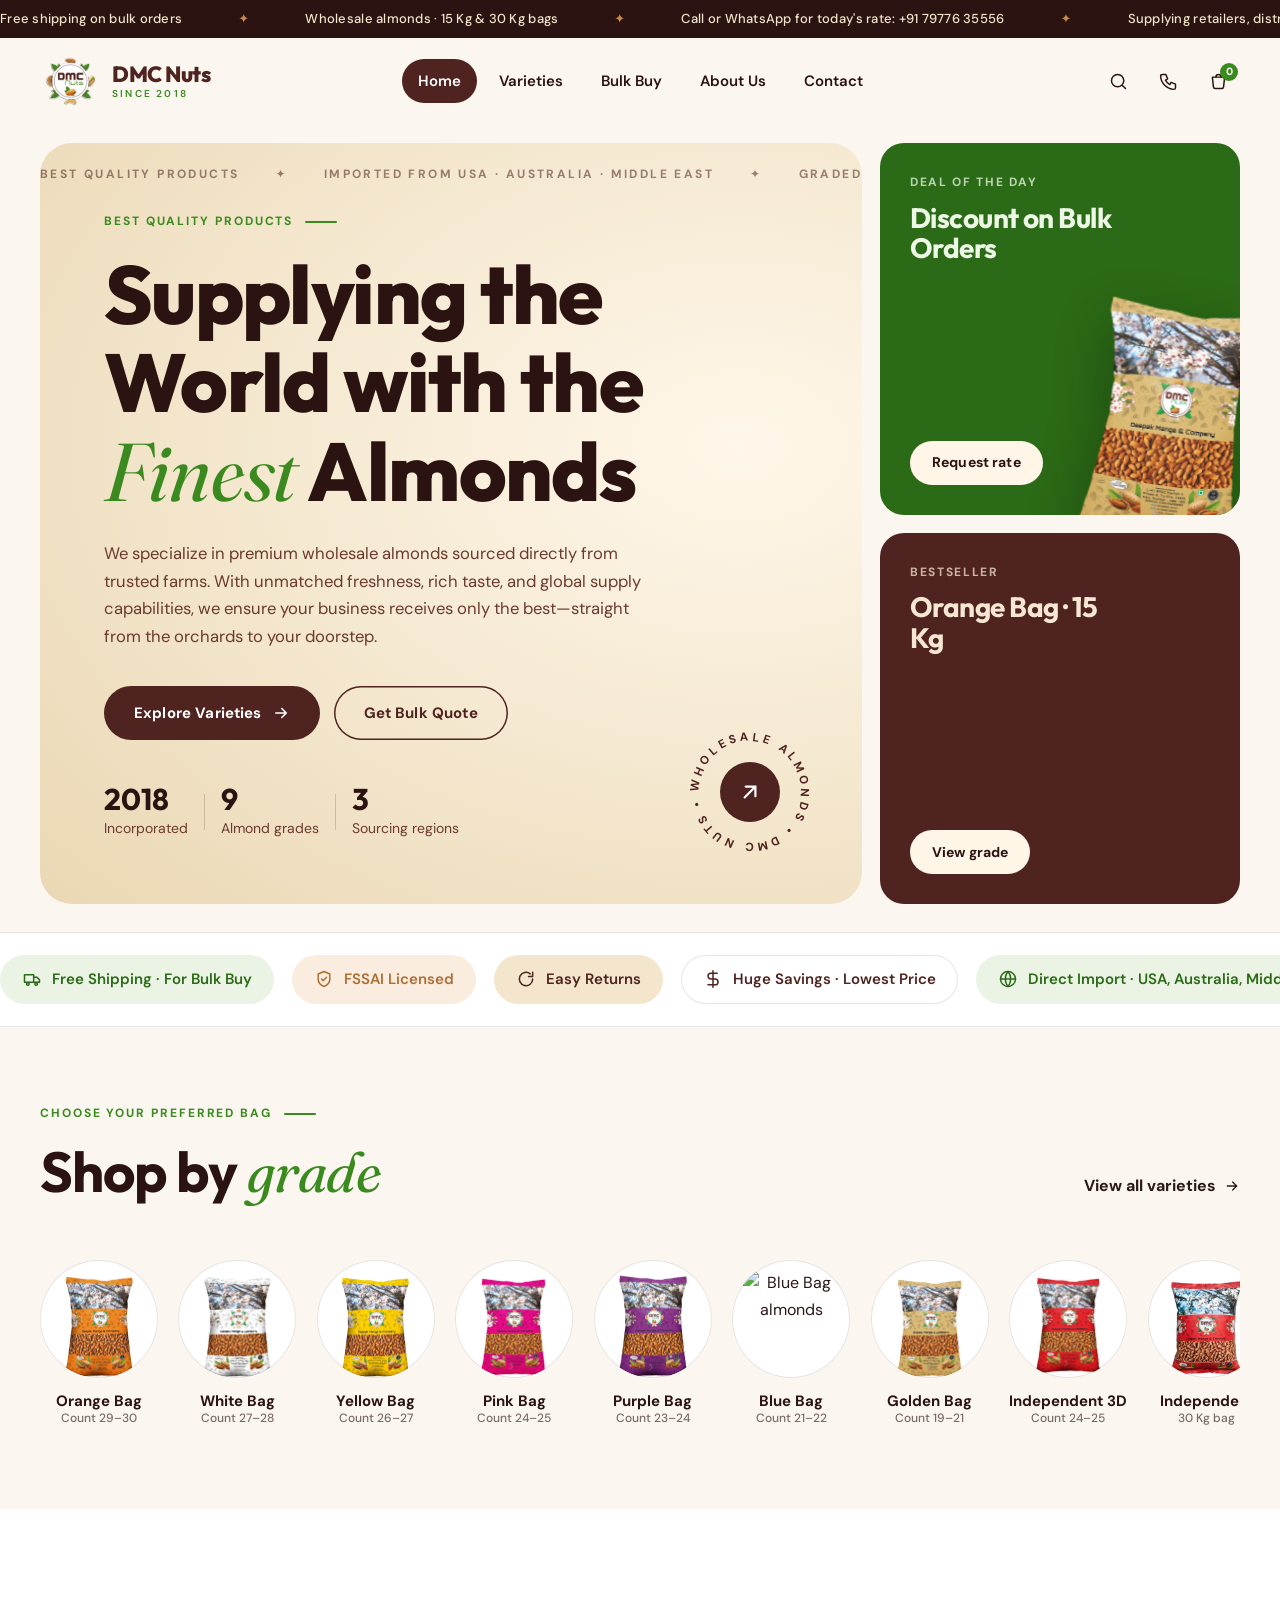
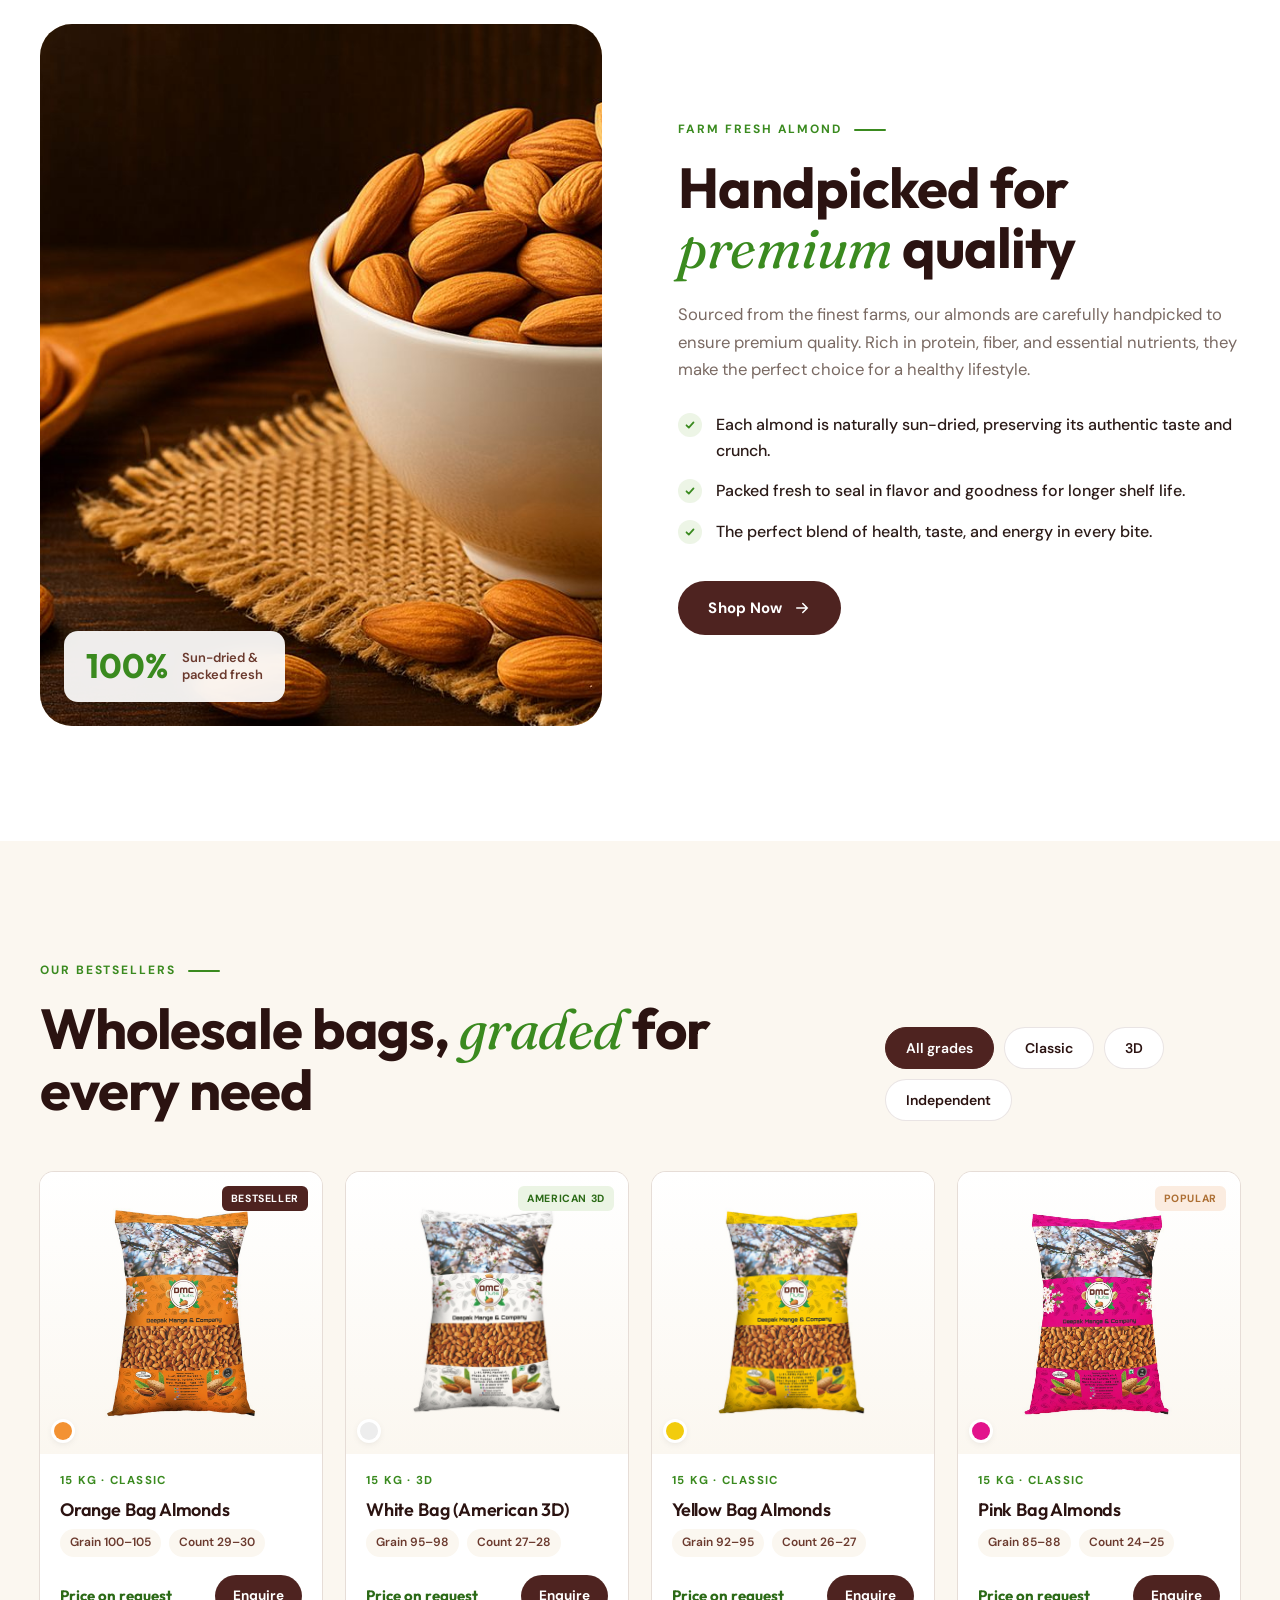
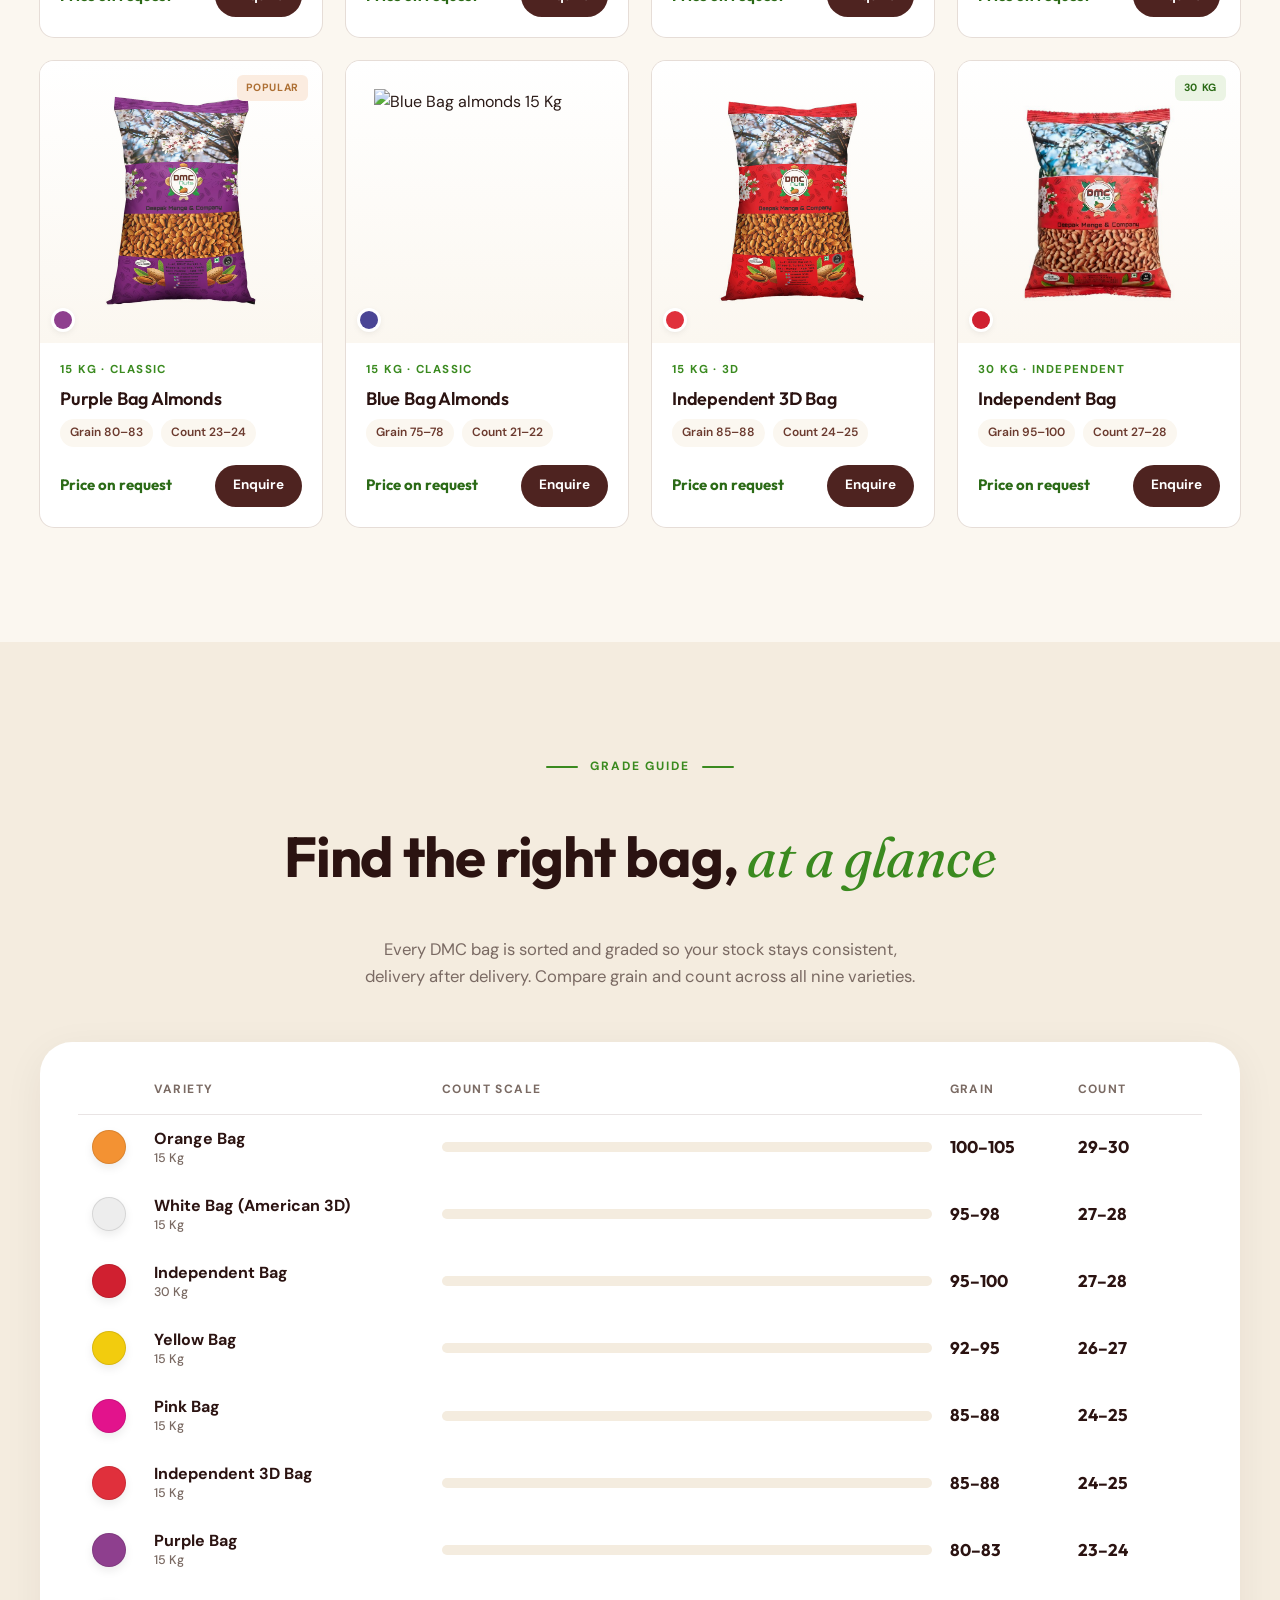
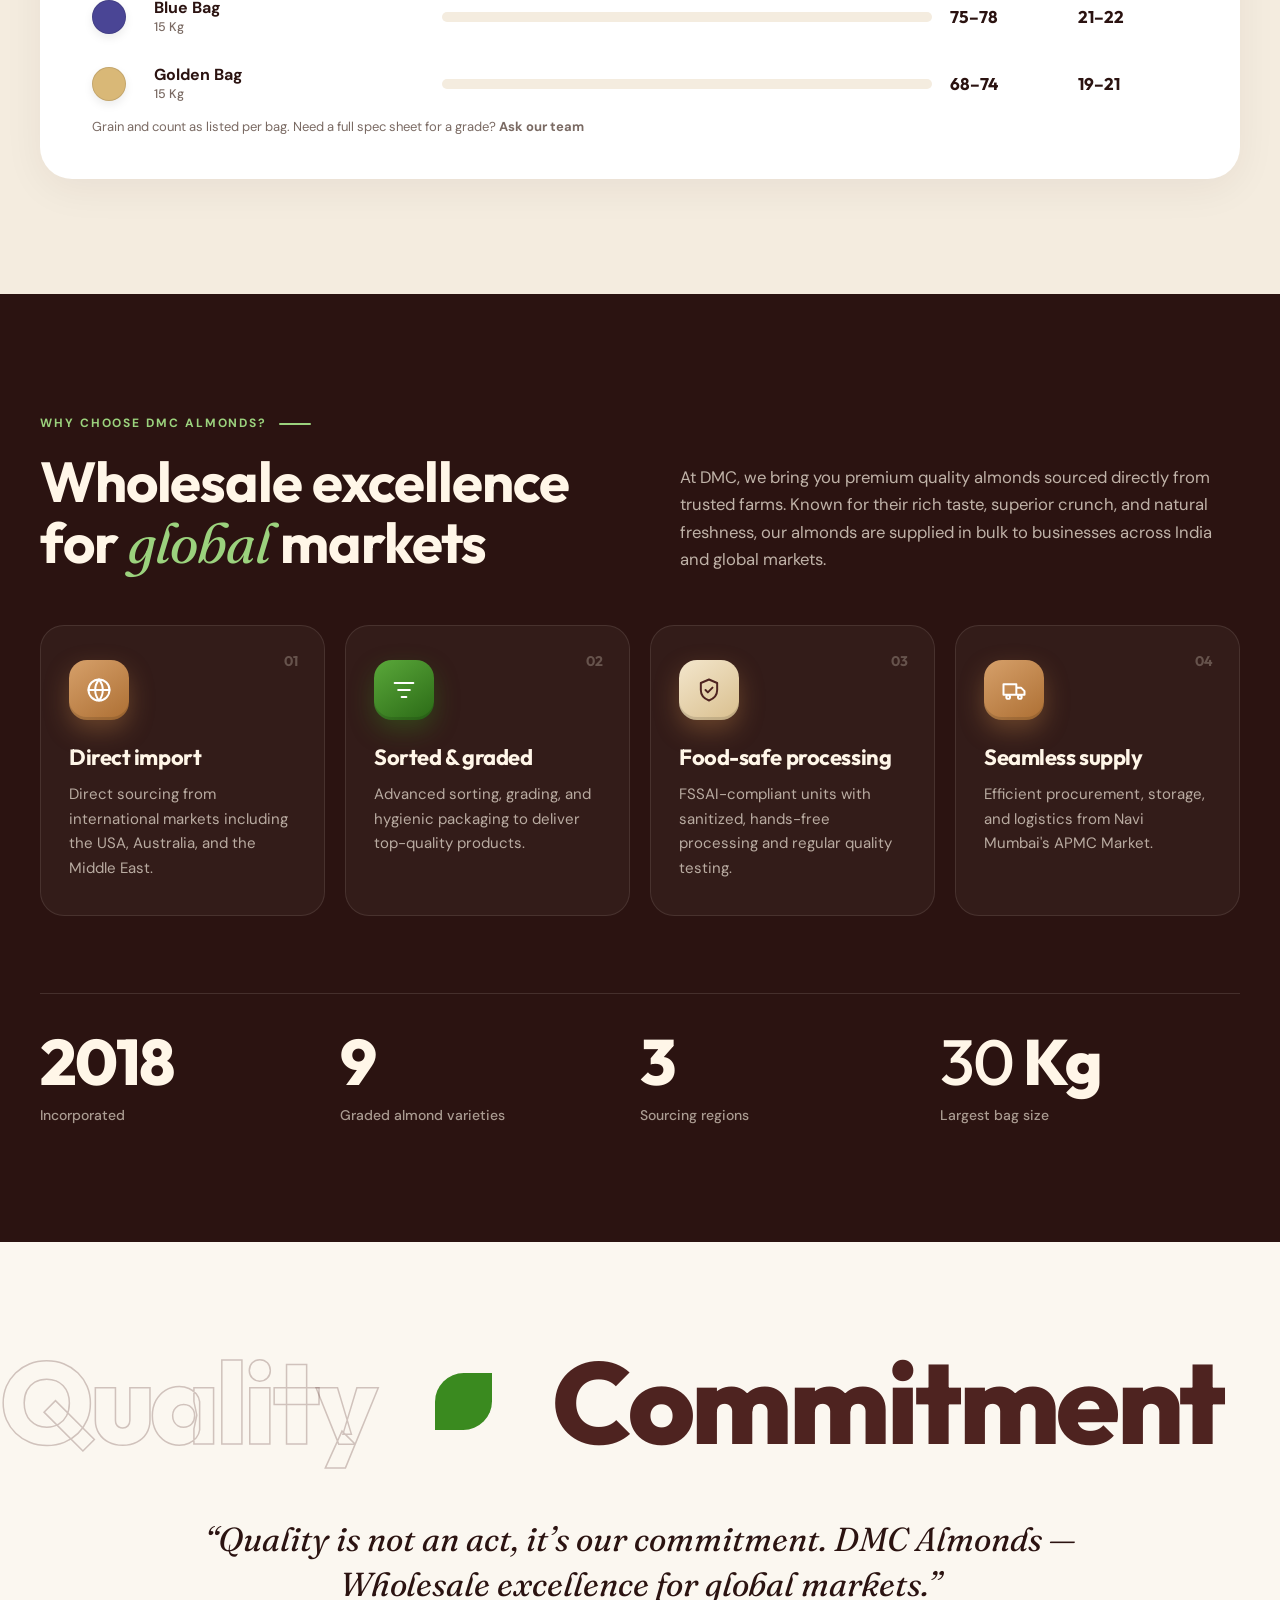
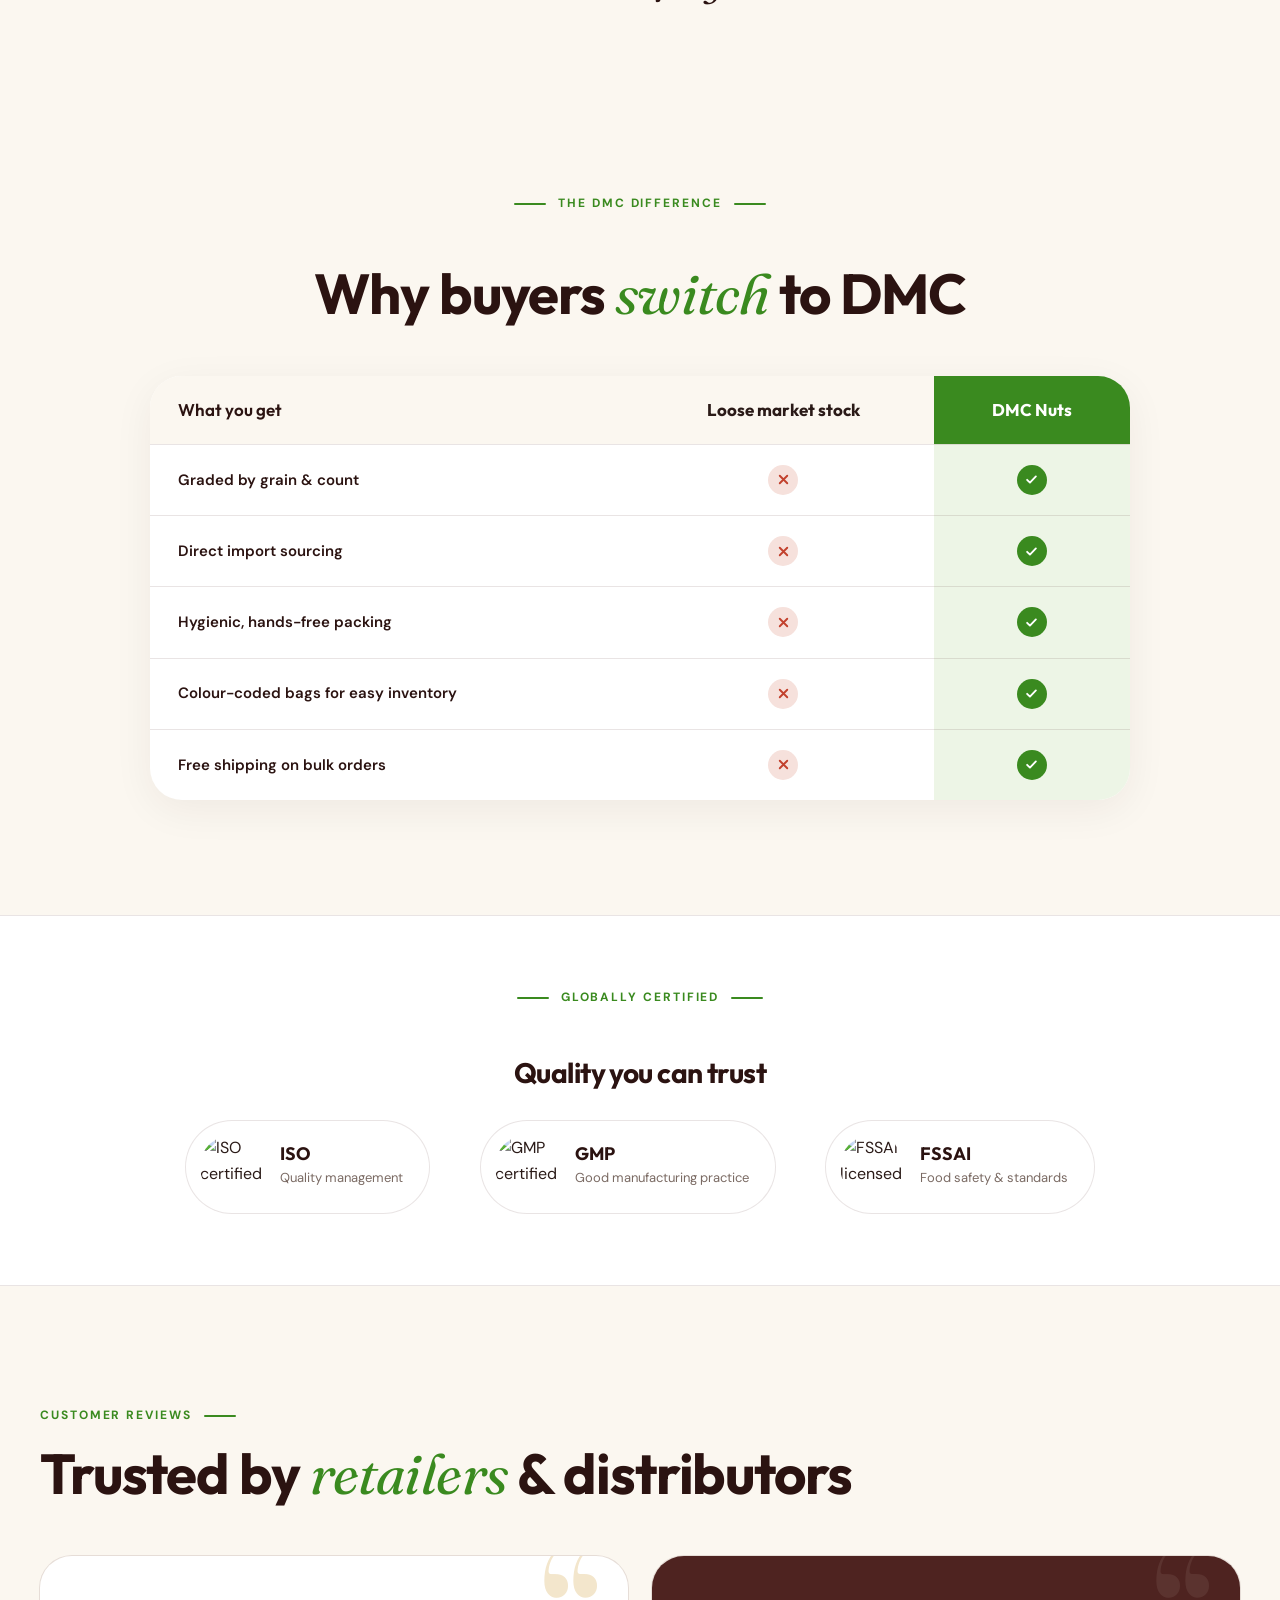
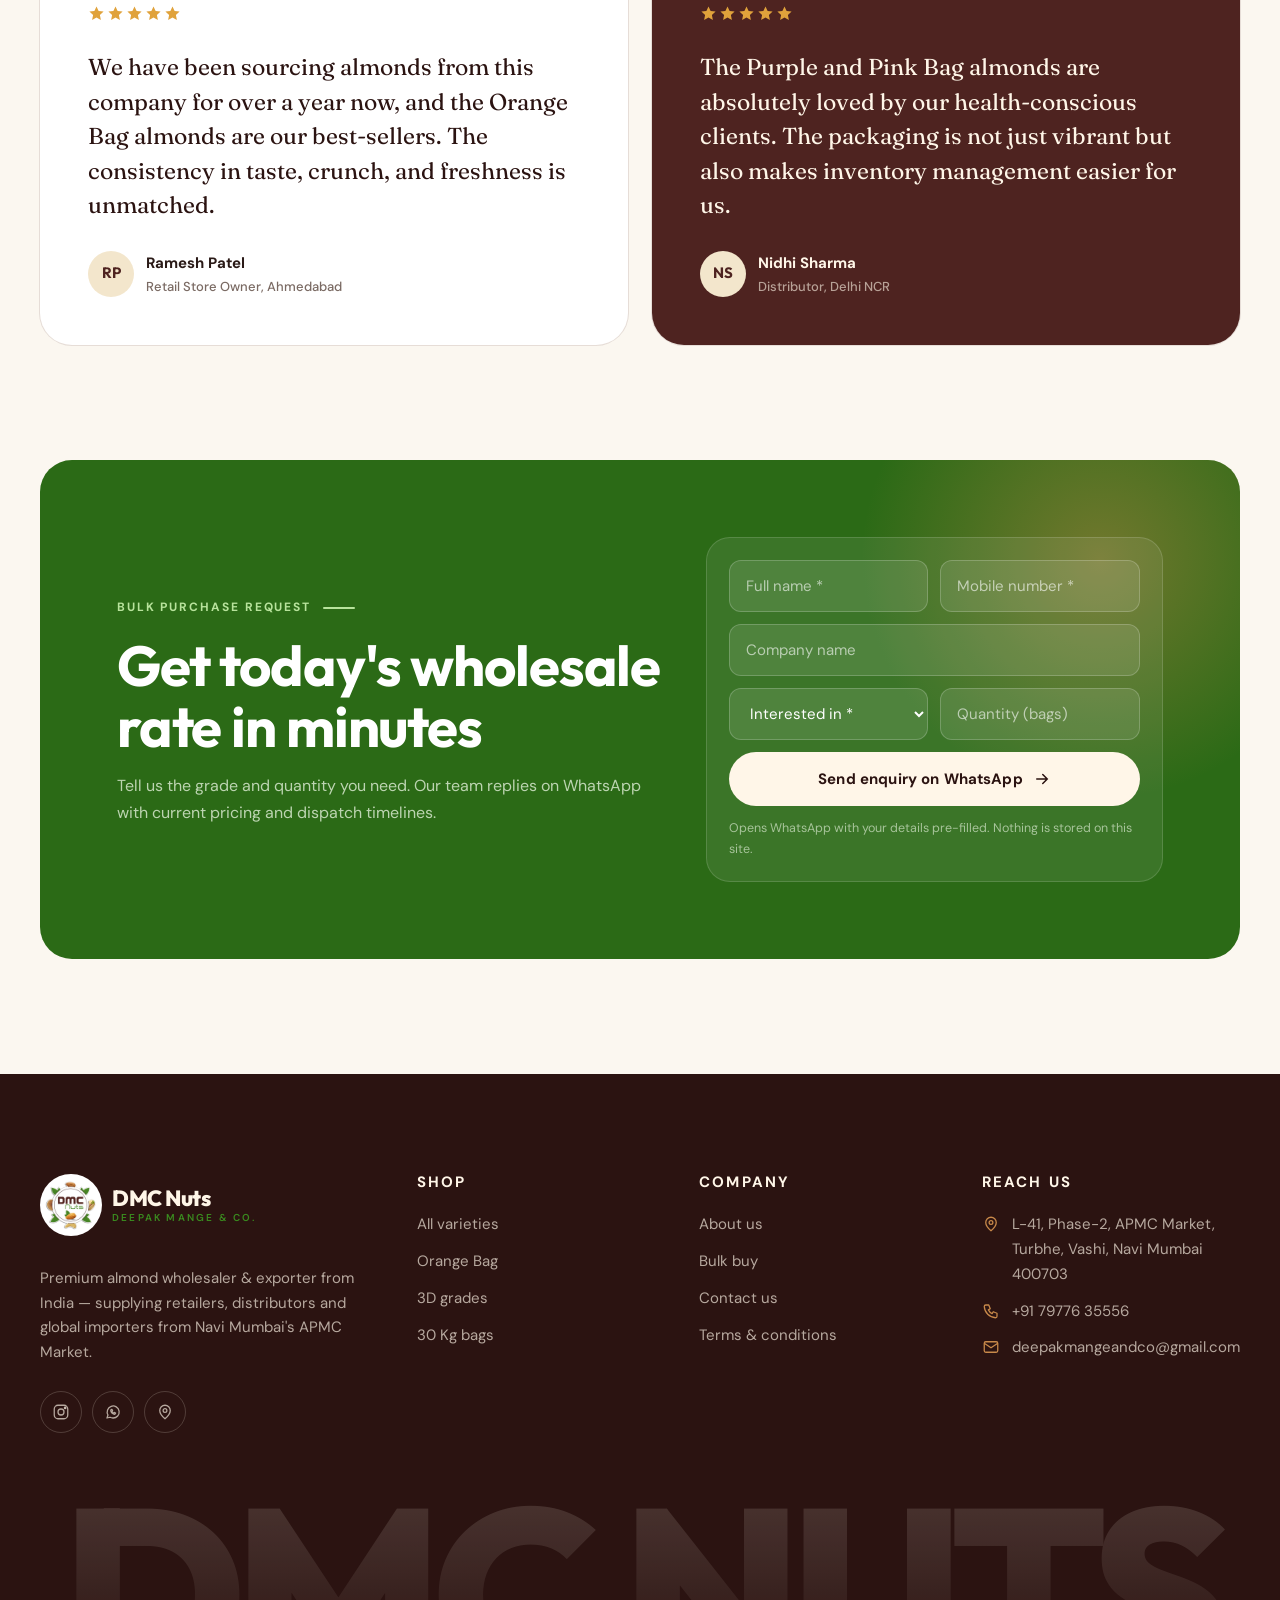
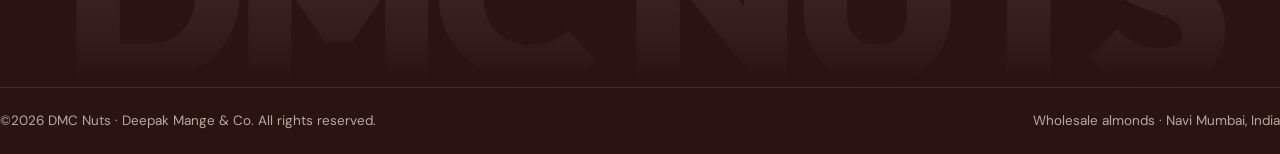
==== commit 769bf9c4: "tmp batch" ====
--- a/index.html
+++ b/index.html
@@ -2,1625 +2,512 @@
 <html lang="en">
   <head>
     <meta charset="UTF-8" />
-    <title>DMC Nuts — Homepage (Variant A: Espresso Luxe)</title>
     <meta name="viewport" content="width=device-width, initial-scale=1.0" />
+    <title>DMC Nuts | Premium Almond Wholesaler &amp; Exporter from India</title>
+    <meta name="description" content="DMC Nuts is a trusted almond wholesaler &amp; exporter, offering premium-quality almonds in bulk for retailers, distributors, &amp; global importers" />
+    <link rel="icon" href="assets/img/logo.webp" />
     <link rel="preconnect" href="https://fonts.googleapis.com" />
-    <link
-      href="https://fonts.googleapis.com/css2?family=Playfair+Display:wght@600;700;800&family=DM+Sans:wght@400;500;600;700&display=swap"
-      rel="stylesheet"
-    />
-    <style>
-      :root {
-        --espresso: #2b1810;
-        --espresso-2: #3b2418;
-        --walnut: #6b4529;
-        --gold: #c89b4c;
-        --gold-light: #e8c77e;
-        --green: #5c7a52;
-        --green-dark: #3f5636;
-        --cream: #f6eee1;
-        --cream-2: #efe0c6;
-        --magenta: #93314f;
-        --ink: #241309;
-        --line: rgba(246, 238, 225, 0.14);
-        --line-dark: rgba(43, 24, 16, 0.12);
-        --maxw: 1240px;
-      }
-      * {
-        box-sizing: border-box;
-      }
-      body {
-        margin: 0;
-        font-family: "DM Sans", sans-serif;
-        color: var(--ink);
-        background: var(--cream);
-      }
-      h1,
-      h2,
-      h3,
-      .display {
-        font-family: "Playfair Display", serif;
-      }
-      a {
-        color: inherit;
-        text-decoration: none;
-      }
-      img {
-        max-width: 100%;
-        display: block;
-      }
-      .wrap {
-        max-width: var(--maxw);
-        margin: 0 auto;
-        padding: 0 32px;
-      }
-      button {
-        font-family: inherit;
-        cursor: pointer;
-        border: none;
-      }
-
-      /* placeholder image blocks */
-      .ph {
-        background: linear-gradient(135deg, var(--walnut), var(--espresso-2));
-        display: flex;
-        align-items: center;
-        justify-content: center;
-        color: rgba(246, 238, 225, 0.55);
-        font-size: 13px;
-        letter-spacing: 0.06em;
-        text-transform: uppercase;
-        font-weight: 600;
-        text-align: center;
-        padding: 12px;
-      }
-      .ph.light {
-        background: linear-gradient(135deg, var(--cream-2), #ddc9a3);
-        color: rgba(43, 24, 16, 0.45);
-      }
-
-      /* announcement bar */
-      .announce {
-        background: var(--espresso);
-        color: var(--gold-light);
-        font-size: 13px;
-        text-align: center;
-        padding: 9px 20px;
-        letter-spacing: 0.02em;
-      }
-      .announce b {
-        color: var(--cream);
-      }
-
-      /* header */
-      header {
-        background: var(--cream);
-        border-bottom: 1px solid var(--line-dark);
-        position: relative;
-        z-index: 40;
-      }
-      .navrow {
-        display: flex;
-        align-items: center;
-        justify-content: space-between;
-        padding: 18px 0;
-      }
-      .logo {
-        font-size: 26px;
-        font-weight: 800;
-        letter-spacing: 0.01em;
-      }
-      .logo span {
-        color: var(--walnut);
-      }
-      nav.mainnav {
-        display: flex;
-        gap: 34px;
-        align-items: center;
-      }
-      nav.mainnav > div {
-        position: relative;
-        padding: 6px 0;
-      }
-      nav.mainnav a.top {
-        font-weight: 600;
-        font-size: 14.5px;
-        letter-spacing: 0.02em;
-      }
-      .navicons {
-        display: flex;
-        gap: 20px;
-        align-items: center;
-      }
-      .navicons svg {
-        width: 20px;
-        height: 20px;
-        stroke: var(--ink);
-      }
-      .cartcount {
-        background: var(--magenta);
-        color: #fff;
-        font-size: 10px;
-        border-radius: 50%;
-        width: 16px;
-        height: 16px;
-        display: flex;
-        align-items: center;
-        justify-content: center;
-        position: relative;
-        top: -9px;
-        left: -8px;
-        font-weight: 700;
-      }
-      .megamenu {
-        display: none;
-        position: absolute;
-        top: 100%;
-        left: -40px;
-        background: #fff;
-        box-shadow: 0 18px 40px rgba(43, 24, 16, 0.16);
-        padding: 26px;
-        border-radius: 2px;
-        width: 520px;
-        gap: 30px;
-        grid-template-columns: repeat(3, 1fr);
-      }
-      nav.mainnav > div:hover .megamenu {
-        display: grid;
-      }
-      .megamenu h4 {
-        font-size: 11px;
-        text-transform: uppercase;
-        letter-spacing: 0.08em;
-        color: var(--walnut);
-        margin: 0 0 10px;
-        font-weight: 700;
-      }
-      .megamenu a {
-        display: block;
-        font-size: 14px;
-        padding: 5px 0;
-        color: var(--ink);
-        opacity: 0.85;
-      }
-      .megamenu a:hover {
-        color: var(--magenta);
-        opacity: 1;
-      }
-
-      /* hero */
-      .hero {
-        background: radial-gradient(
-          ellipse at 75% 30%,
-          #4a2c1a 0%,
-          var(--espresso) 60%
-        );
-        color: var(--cream);
-        position: relative;
-        overflow: hidden;
-      }
-      .hero .wrap {
-        display: grid;
-        grid-template-columns: 1.05fr 0.95fr;
-        gap: 56px;
-        align-items: center;
-        padding-top: 76px;
-        padding-bottom: 70px;
-      }
-      .eyebrow {
-        display: inline-flex;
-        align-items: center;
-        gap: 8px;
-        font-size: 12px;
-        letter-spacing: 0.14em;
-        text-transform: uppercase;
-        color: var(--gold-light);
-        font-weight: 700;
-        margin-bottom: 22px;
-      }
-      .eyebrow::before {
-        content: "";
-        width: 6px;
-        height: 6px;
-        border-radius: 50%;
-        background: var(--gold-light);
-      }
-      .hero h1 {
-        font-size: 52px;
-        line-height: 1.08;
-        margin: 0 0 22px;
-        font-weight: 700;
-      }
-      .hero h1 em {
-        font-style: italic;
-        color: var(--gold-light);
-      }
-      .hero p.lead {
-        font-size: 17px;
-        line-height: 1.65;
-        color: rgba(246, 238, 225, 0.78);
-        max-width: 460px;
-        margin: 0 0 32px;
-      }
-      .herobtns {
-        display: flex;
-        gap: 16px;
-        margin-bottom: 44px;
-      }
-      .btn {
-        padding: 15px 30px;
-        font-size: 14.5px;
-        font-weight: 700;
-        letter-spacing: 0.02em;
-        border-radius: 2px;
-        display: inline-flex;
-        align-items: center;
-        gap: 8px;
-      }
-      .btn-gold {
-        background: var(--gold);
-        color: var(--espresso);
-      }
-      .btn-outline {
-        border: 1.5px solid rgba(246, 238, 225, 0.4);
-        color: var(--cream);
-        background: transparent;
-      }
-      .trustrow {
-        display: flex;
-        gap: 30px;
-        flex-wrap: wrap;
-      }
-      .trustrow .item {
-        display: flex;
-        align-items: center;
-        gap: 9px;
-        font-size: 12.5px;
-        color: rgba(246, 238, 225, 0.7);
-        font-weight: 600;
-      }
-      .trustrow svg {
-        width: 18px;
-        height: 18px;
-        stroke: var(--gold-light);
-        flex-shrink: 0;
-      }
-      .hero-visual {
-        position: relative;
-      }
-      .hero-visual .ph {
-        height: 460px;
-        border-radius: 3px;
-        border: 1px solid rgba(246, 238, 225, 0.14);
-      }
-      .hero-shellcard {
-        position: absolute;
-        bottom: -26px;
-        left: -30px;
-        background: var(--cream);
-        color: var(--ink);
-        padding: 16px 20px;
-        border-radius: 2px;
-        box-shadow: 0 18px 34px rgba(0, 0, 0, 0.28);
-        display: flex;
-        gap: 12px;
-        align-items: center;
-        width: 230px;
-      }
-      .hero-shellcard .num {
-        font-family: "Playfair Display", serif;
-        font-size: 26px;
-        font-weight: 700;
-        color: var(--walnut);
-      }
-      .hero-shellcard .txt {
-        font-size: 11.5px;
-        line-height: 1.3;
-        color: rgba(43, 24, 16, 0.65);
-        font-weight: 600;
-      }
-
-      /* signature shell-crack divider */
-      .shellcrack {
-        height: 64px;
-        background: var(--espresso);
-        position: relative;
-        overflow: hidden;
-      }
-      .shellcrack svg {
-        position: absolute;
-        bottom: -1px;
-        left: 0;
-        width: 100%;
-        height: 70px;
-      }
-
-      /* promise strip */
-      .promise {
-        background: var(--gold);
-        padding: 14px 0;
-      }
-      .promise .wrap {
-        display: flex;
-        justify-content: space-between;
-        align-items: center;
-        flex-wrap: wrap;
-        gap: 14px;
-      }
-      .promise .item {
-        font-size: 13px;
-        font-weight: 700;
-        color: var(--espresso);
-        display: flex;
-        align-items: center;
-        gap: 8px;
-      }
-      .promise .item svg {
-        width: 16px;
-        height: 16px;
-        stroke: var(--espresso);
-      }
-      .promise .countdown {
-        background: var(--espresso);
-        color: var(--cream);
-        font-size: 12.5px;
-        font-weight: 700;
-        padding: 7px 16px;
-        border-radius: 2px;
-        display: flex;
-        gap: 6px;
-        letter-spacing: 0.03em;
-      }
-
-      section {
-        padding: 84px 0;
-      }
-      .sectionhead {
-        text-align: center;
-        max-width: 600px;
-        margin: 0 auto 52px;
-      }
-      .sectionhead .eyebrow {
-        color: var(--walnut);
-        justify-content: center;
-        display: flex;
-      }
-      .sectionhead .eyebrow::before {
-        background: var(--walnut);
-      }
-      .sectionhead h2 {
-        font-size: 36px;
-        margin: 0 0 12px;
-        color: var(--espresso);
-      }
-      .sectionhead p {
-        font-size: 15px;
-        color: rgba(43, 24, 16, 0.62);
-        line-height: 1.6;
-      }
-
-      /* categories */
-      .cat-grid {
-        display: grid;
-        grid-template-columns: repeat(4, 1fr);
-        gap: 22px;
-      }
-      .cat-card {
-        display: block;
-        background: #fff;
-        border-radius: 3px;
-        overflow: hidden;
-        box-shadow: 0 4px 18px rgba(43, 24, 16, 0.06);
-        transition: transform 0.2s;
-      }
-      .cat-card:hover {
-        transform: translateY(-5px);
-      }
-      .cat-card .ph.light {
-        height: 180px;
-      }
-      .cat-card .cat-body {
-        padding: 20px 20px 24px;
-      }
-      .cat-card h3 {
-        font-size: 19px;
-        margin: 0 0 6px;
-      }
-      .cat-card p {
-        font-size: 13px;
-        color: rgba(43, 24, 16, 0.6);
-        margin: 0 0 14px;
-      }
-      .cat-card .link {
-        font-size: 13px;
-        font-weight: 700;
-        color: var(--walnut);
-        display: inline-flex;
-        align-items: center;
-        gap: 6px;
-      }
-
-      /* best sellers */
-      .best {
-        background: var(--cream-2);
-      }
-      .prod-grid {
-        display: grid;
-        grid-template-columns: repeat(4, 1fr);
-        gap: 22px;
-      }
-      .prod-card {
-        background: #fff;
-        border-radius: 3px;
-        overflow: hidden;
-        position: relative;
-      }
-      .prod-card .badge {
-        position: absolute;
-        top: 12px;
-        left: 12px;
-        background: var(--magenta);
-        color: #fff;
-        font-size: 10.5px;
-        font-weight: 700;
-        padding: 4px 9px;
-        border-radius: 2px;
-        letter-spacing: 0.03em;
-      }
-      .prod-card .wish {
-        position: absolute;
-        top: 10px;
-        right: 10px;
-        background: #fff;
-        width: 30px;
-        height: 30px;
-        border-radius: 50%;
-        display: flex;
-        align-items: center;
-        justify-content: center;
-      }
-      .prod-card .wish svg {
-        width: 15px;
-        height: 15px;
-        stroke: var(--espresso);
-      }
-      .prod-card .ph.light {
-        height: 200px;
-      }
-      .prod-body {
-        padding: 18px 18px 20px;
-      }
-      .prod-body .stars {
-        color: var(--gold);
-        font-size: 12px;
-        margin-bottom: 6px;
-      }
-      .prod-body h4 {
-        font-size: 15.5px;
-        margin: 0 0 4px;
-        font-weight: 700;
-      }
-      .prod-body .wt {
-        font-size: 12px;
-        color: rgba(43, 24, 16, 0.55);
-        margin-bottom: 10px;
-      }
-      .prod-body .pricerow {
-        display: flex;
-        justify-content: space-between;
-        align-items: center;
-      }
-      .prod-body .price {
-        font-weight: 700;
-        font-size: 16px;
-      }
-      .prod-body .price .old {
-        font-size: 12px;
-        color: rgba(43, 24, 16, 0.4);
-        text-decoration: line-through;
-        font-weight: 500;
-        margin-right: 6px;
-      }
-      .addbtn {
-        background: var(--espresso);
-        color: var(--cream);
-        width: 36px;
-        height: 36px;
-        border-radius: 50%;
-        display: flex;
-        align-items: center;
-        justify-content: center;
-      }
-      .addbtn svg {
-        width: 16px;
-        height: 16px;
-        stroke: var(--cream);
-      }
-
-      /* benefits */
-      .benefits-grid {
-        display: grid;
-        grid-template-columns: repeat(4, 1fr);
-        gap: 26px;
-      }
-      .benefit {
-        text-align: center;
-      }
-      .benefit .icon {
-        width: 64px;
-        height: 64px;
-        border-radius: 50%;
-        background: var(--cream-2);
-        display: flex;
-        align-items: center;
-        justify-content: center;
-        margin: 0 auto 16px;
-      }
-      .benefit .icon svg {
-        width: 28px;
-        height: 28px;
-        stroke: var(--green-dark);
-      }
-      .benefit h4 {
-        font-size: 15.5px;
-        margin: 0 0 6px;
-      }
-      .benefit p {
-        font-size: 12.5px;
-        color: rgba(43, 24, 16, 0.58);
-        line-height: 1.5;
-        margin: 0;
-      }
-
-      /* story */
-      .story {
-        background: var(--espresso);
-        color: var(--cream);
-      }
-      .story .wrap {
-        display: grid;
-        grid-template-columns: 0.95fr 1.05fr;
-        gap: 60px;
-        align-items: center;
-      }
-      .story .ph {
-        height: 420px;
-        border-radius: 3px;
-      }
-      .story .eyebrow {
-        color: var(--gold-light);
-      }
-      .story h2 {
-        font-size: 34px;
-        margin: 0 0 18px;
-      }
-      .story p {
-        font-size: 15px;
-        line-height: 1.7;
-        color: rgba(246, 238, 225, 0.75);
-        margin: 0 0 26px;
-      }
-      .certrow {
-        display: flex;
-        gap: 14px;
-      }
-      .cert {
-        background: rgba(246, 238, 225, 0.08);
-        border: 1px solid rgba(246, 238, 225, 0.18);
-        padding: 12px 16px;
-        border-radius: 2px;
-        display: flex;
-        align-items: center;
-        gap: 9px;
-        font-size: 12px;
-        font-weight: 700;
-      }
-      .cert svg {
-        width: 17px;
-        height: 17px;
-        stroke: var(--gold-light);
-      }
-
-      /* reviews */
-      .rev-top {
-        display: flex;
-        justify-content: space-between;
-        align-items: flex-end;
-        margin-bottom: 44px;
-        flex-wrap: wrap;
-        gap: 20px;
-      }
-      .rev-agg {
-        display: flex;
-        align-items: center;
-        gap: 14px;
-      }
-      .rev-agg .score {
-        font-family: "Playfair Display", serif;
-        font-size: 44px;
-        font-weight: 700;
-        color: var(--espresso);
-      }
-      .rev-agg .stars {
-        color: var(--gold);
-        font-size: 15px;
-      }
-      .rev-agg .sub {
-        font-size: 12px;
-        color: rgba(43, 24, 16, 0.55);
-      }
-      .rev-grid {
-        display: grid;
-        grid-template-columns: repeat(3, 1fr);
-        gap: 22px;
-      }
-      .rev-card {
-        background: #fff;
-        padding: 26px;
-        border-radius: 3px;
-        box-shadow: 0 4px 18px rgba(43, 24, 16, 0.05);
-      }
-      .rev-card .stars {
-        color: var(--gold);
-        font-size: 13px;
-        margin-bottom: 12px;
-      }
-      .rev-card p {
-        font-size: 14px;
-        line-height: 1.6;
-        color: rgba(43, 24, 16, 0.75);
-        margin: 0 0 16px;
-      }
-      .rev-who {
-        display: flex;
-        align-items: center;
-        gap: 10px;
-      }
-      .rev-who .av {
-        width: 34px;
-        height: 34px;
-        border-radius: 50%;
-        background: var(--cream-2);
-      }
-      .rev-who .name {
-        font-size: 13px;
-        font-weight: 700;
-      }
-      .rev-who .loc {
-        font-size: 11.5px;
-        color: rgba(43, 24, 16, 0.5);
-      }
-
-      /* subscribe upsell */
-      .upsell {
-        background: linear-gradient(120deg, var(--green-dark), var(--green));
-        color: #fff;
-        border-radius: 4px;
-        padding: 44px 50px;
-        display: flex;
-        justify-content: space-between;
-        align-items: center;
-        flex-wrap: wrap;
-        gap: 24px;
-        margin: 0 auto;
-        max-width: var(--maxw);
-      }
-      .upsell h3 {
-        font-size: 26px;
-        margin: 0 0 8px;
-      }
-      .upsell p {
-        font-size: 14px;
-        color: rgba(255, 255, 255, 0.82);
-        margin: 0;
-        max-width: 420px;
-      }
-      .btn-cream {
-        background: var(--cream);
-        color: var(--espresso);
-      }
-
-      /* footer */
-      footer {
-        background: var(--espresso);
-        color: rgba(246, 238, 225, 0.7);
-        padding-top: 70px;
-      }
-      .foot-news {
-        background: var(--gold-light);
-        color: var(--espresso);
-        text-align: center;
-        padding: 36px 20px;
-        margin-bottom: 60px;
-      }
-      .foot-news h3 {
-        font-size: 24px;
-        margin: 0 0 8px;
-      }
-      .foot-news p {
-        font-size: 13.5px;
-        margin: 0 0 20px;
-      }
-      .foot-form {
-        display: flex;
-        justify-content: center;
-        gap: 10px;
-        max-width: 420px;
-        margin: 0 auto;
-      }
-      .foot-form input {
-        flex: 1;
-        padding: 13px 16px;
-        border: none;
-        border-radius: 2px;
-        font-family: inherit;
-        font-size: 14px;
-      }
-      .foot-cols {
-        display: grid;
-        grid-template-columns: 1.4fr repeat(3, 1fr);
-        gap: 40px;
-        padding-bottom: 50px;
-      }
-      .foot-cols h5 {
-        color: var(--cream);
-        font-size: 13px;
-        letter-spacing: 0.06em;
-        text-transform: uppercase;
-        margin: 0 0 18px;
-      }
-      .foot-cols a {
-        display: block;
-        font-size: 13.5px;
-        padding: 6px 0;
-        color: rgba(246, 238, 225, 0.65);
-      }
-      .foot-bottom {
-        border-top: 1px solid var(--line);
-        padding: 22px 0;
-        display: flex;
-        justify-content: space-between;
-        font-size: 12.5px;
-        color: rgba(246, 238, 225, 0.5);
-      }
-
-      /* whatsapp widget */
-      .wa {
-        position: fixed;
-        bottom: 26px;
-        right: 26px;
-        width: 56px;
-        height: 56px;
-        border-radius: 50%;
-        background: #3f5636;
-        display: flex;
-        align-items: center;
-        justify-content: center;
-        box-shadow: 0 10px 26px rgba(0, 0, 0, 0.28);
-        z-index: 50;
-      }
-      .wa svg {
-        width: 26px;
-        height: 26px;
-        stroke: #fff;
-        fill: none;
-      }
-
-      /* ---- Minimal motion system ---- */
-      @media (prefers-reduced-motion: no-preference) {
-        .reveal {
-          opacity: 0;
-          transform: translateY(26px);
-          transition:
-            opacity 0.7s cubic-bezier(0.22, 0.61, 0.36, 1),
-            transform 0.7s cubic-bezier(0.22, 0.61, 0.36, 1);
-        }
-        .reveal.visible {
-          opacity: 1;
-          transform: translateY(0);
-        }
-        .cat-grid .reveal:nth-child(2),
-        .prod-grid .reveal:nth-child(2),
-        .benefits-grid .reveal:nth-child(2),
-        .rev-grid .reveal:nth-child(2) {
-          transition-delay: 0.08s;
-        }
-        .cat-grid .reveal:nth-child(3),
-        .prod-grid .reveal:nth-child(3),
-        .benefits-grid .reveal:nth-child(3),
-        .rev-grid .reveal:nth-child(3) {
-          transition-delay: 0.16s;
-        }
-        .cat-grid .reveal:nth-child(4),
-        .prod-grid .reveal:nth-child(4),
-        .benefits-grid .reveal:nth-child(4) {
-          transition-delay: 0.24s;
-        }
-
-        @keyframes fadeUp {
-          from {
-            opacity: 0;
-            transform: translateY(20px);
-          }
-          to {
-            opacity: 1;
-            transform: translateY(0);
-          }
-        }
-        .hero-fade-1 {
-          animation: fadeUp 0.8s ease both;
-        }
-        .hero-fade-2 {
-          animation: fadeUp 0.8s ease 0.12s both;
-        }
-        .hero-fade-3 {
-          animation: fadeUp 0.8s ease 0.24s both;
-        }
-        .hero-fade-4 {
-          animation: fadeUp 0.8s ease 0.36s both;
-        }
-        .hero-fade-5 {
-          animation: fadeUp 0.9s ease 0.3s both;
-        }
-
-        .btn {
-          transition:
-            transform 0.2s ease,
-            box-shadow 0.2s ease,
-            opacity 0.2s ease;
-        }
-        .btn:hover {
-          transform: translateY(-2px);
-        }
-        .btn-gold:hover {
-          box-shadow: 0 10px 22px rgba(200, 155, 76, 0.35);
-        }
-        .btn-cream:hover {
-          box-shadow: 0 10px 22px rgba(0, 0, 0, 0.18);
-        }
-        .prod-card {
-          transition:
-            transform 0.25s ease,
-            box-shadow 0.25s ease;
-        }
-        .prod-card:hover {
-          transform: translateY(-5px);
-          box-shadow: 0 16px 30px rgba(43, 24, 16, 0.12);
-        }
-        .addbtn {
-          transition:
-            transform 0.2s ease,
-            background 0.2s ease;
-        }
-        .addbtn:hover {
-          transform: scale(1.08);
-          background: var(--walnut);
-        }
-        .cat-card .link {
-          transition: gap 0.2s ease;
-        }
-        .cat-card:hover .link {
-          gap: 10px;
-        }
-        .rev-card {
-          transition:
-            transform 0.25s ease,
-            box-shadow 0.25s ease;
-        }
-        .rev-card:hover {
-          transform: translateY(-4px);
-          box-shadow: 0 14px 28px rgba(43, 24, 16, 0.08);
-        }
-        .benefit .icon {
-          transition:
-            transform 0.25s ease,
-            background 0.25s ease;
-        }
-        .benefit:hover .icon {
-          transform: scale(1.08);
-          background: var(--gold);
-        }
-        .benefit:hover .icon svg {
-          stroke: var(--espresso);
-        }
-      }
-      @media (prefers-reduced-motion: reduce) {
-        .reveal {
-          opacity: 1;
-          transform: none;
-        }
-      }
-
-      @media (max-width: 980px) {
-        .hero .wrap,
-        .story .wrap {
-          grid-template-columns: 1fr;
-        }
-        .cat-grid,
-        .prod-grid,
-        .benefits-grid {
-          grid-template-columns: repeat(2, 1fr);
-        }
-        .rev-grid {
-          grid-template-columns: 1fr;
-        }
-        .foot-cols {
-          grid-template-columns: 1fr 1fr;
-        }
-        nav.mainnav {
-          display: none;
-        }
-      }
-    </style>
+    <link rel="preconnect" href="https://fonts.gstatic.com" crossorigin />
+    <link href="https://fonts.googleapis.com/css2?family=DM+Sans:opsz,wght@9..40,400;9..40,500;9..40,600;9..40,700&family=Fraunces:ital,opsz,wght@1,9..144,400;1,9..144,500&family=Outfit:wght@500;600;700;800&display=swap" rel="stylesheet" />
+    <link rel="stylesheet" href="assets/css/dmc.css" />
   </head>
-  <body>
-    <div
-      style="
-        background: #1a0f08;
-        color: rgba(246, 238, 225, 0.55);
-        font-size: 11.5px;
-        text-align: center;
-        padding: 6px 20px;
-      "
-    >
-      Design demo — Variant A: Espresso Luxe ·
-      <a href="homepage-variant-b.html" style="color: #e8c77e; font-weight: 700"
-        >View Variant B →</a
-      >
+  <body class="dmc-body">
+    <!-- ============ ANNOUNCEMENT ============ -->
+    <div class="dmc-announce dmc-marquee" aria-label="Announcements">
+      <div class="dmc-marquee__track" data-speed="40">
+        <span>Free shipping on bulk orders</span>
+        <span>Wholesale almonds · 15 Kg &amp; 30 Kg bags</span>
+        <span>Call or WhatsApp for today's rate: +91 79776 35556</span>
+        <span>Supplying retailers, distributors &amp; importers since 2018</span>
+      </div>
     </div>
-    <div class="announce">
-      🎁 Festive Gift Boxes now live — <b>Free shipping above ₹999</b> across
-      India
-    </div>
-
-    <header>
-      <div class="wrap navrow">
-        <a class="logo" href="homepage-variant-a.html">DMC <span>Nuts</span></a>
-        <nav class="mainnav">
-          <div>
-            <a class="top" href="shop.html">Shop</a>
-            <div class="megamenu">
-              <div>
-                <h4>By Nut</h4>
-                <a href="shop.html">Almonds</a><a href="shop.html">Cashews</a
-                ><a href="shop.html">Pistachios</a
-                ><a href="shop.html">Walnuts</a>
-              </div>
-              <div>
-                <h4>By Purpose</h4>
-                <a href="shop.html">Everyday Packs</a
-                ><a href="shop.html">Gift Boxes</a
-                ><a href="#">Wholesale / B2B</a>
-              </div>
-              <div>
-                <h4>Trending</h4>
-                <a href="shop.html">Best Sellers</a
-                ><a href="shop.html">Festive Collection</a
-                ><a href="shop.html">New Arrivals</a>
-              </div>
-            </div>
-          </div>
-          <a class="top" href="#">About</a>
-          <a class="top" href="blog.html">Health Blog</a>
-          <a class="top" href="#">Wholesale</a>
+
+    <!-- ============ HEADER ============ -->
+    <header class="dmc-header">
+      <div class="dmc-wrap dmc-header__row">
+        <a class="dmc-logo" href="index.html" aria-label="DMC Nuts home">
+          <img src="assets/img/logo.webp" alt="DMC Nuts" width="62" height="62" />
+          <span class="dmc-logo__text">DMC Nuts<small>Since 2018</small></span>
+        </a>
+        <nav class="dmc-nav" aria-label="Main">
+          <a href="index.html" class="is-current">Home</a>
+          <a href="shop.html">Varieties</a>
+          <a href="index.html#quote">Bulk Buy</a>
+          <a href="about.html">About Us</a>
+          <a href="#contact">Contact</a>
         </nav>
-        <div class="navicons">
-          <svg viewBox="0 0 24 24" fill="none" stroke-width="1.6">
-            <circle cx="11" cy="11" r="7" />
-            <path d="M21 21l-4.3-4.3" />
-          </svg>
-          <svg viewBox="0 0 24 24" fill="none" stroke-width="1.6">
-            <path d="M20 21a8 8 0 10-16 0" />
-            <circle cx="12" cy="7" r="4" />
-          </svg>
-          <a style="position: relative" href="shop.html"
-            ><svg viewBox="0 0 24 24" fill="none" stroke-width="1.6">
-              <path d="M6 2l1 5h10l1-5" />
-              <path
-                d="M3 7h18l-1.6 11.2A2 2 0 0117.4 20H6.6a2 2 0 01-2-1.8L3 7z"
-              /></svg
-            ><span class="cartcount">3</span></a
-          >
+        <div class="dmc-header__icons">
+          <a href="shop.html" aria-label="Search"><svg viewBox="0 0 24 24" fill="none" stroke="currentColor" stroke-width="1.7" stroke-linecap="round"><circle cx="11" cy="11" r="7" /><path d="M20 20l-3.5-3.5" /></svg></a>
+          <a href="tel:+917977635556" aria-label="Call us"><svg viewBox="0 0 24 24" fill="none" stroke="currentColor" stroke-width="1.7" stroke-linecap="round" stroke-linejoin="round"><path d="M5 4h4l2 5-2.5 1.5a11 11 0 005 5L15 13l5 2v4a2 2 0 01-2 2A16 16 0 013 6a2 2 0 012-2" /></svg></a>
+          <a href="shop.html" aria-label="Enquiry list"><svg viewBox="0 0 24 24" fill="none" stroke="currentColor" stroke-width="1.7" stroke-linecap="round" stroke-linejoin="round"><path d="M5 7h14l-1.2 11.2a2 2 0 01-2 1.8H8.2a2 2 0 01-2-1.8z" /><path d="M9 7a3 3 0 016 0" /></svg><span class="dmc-cart-count">0</span></a>
+          <button class="dmc-burger" aria-label="Menu" aria-expanded="false"><svg viewBox="0 0 24 24" fill="none" stroke="currentColor" stroke-width="1.8" stroke-linecap="round"><path d="M4 8h16M4 16h10" /></svg></button>
         </div>
       </div>
     </header>
-
-    <section class="hero" style="padding-bottom: 0">
-      <div class="wrap">
-        <div>
-          <div class="eyebrow hero-fade-1">Farm to Pack · Since 1994</div>
-          <h1 class="hero-fade-2">
-            Premium nuts,<br /><em>packed</em> with purpose.
-          </h1>
-          <p class="lead hero-fade-3">
-            Hand-sorted almonds, cashews and pistachios sourced directly from
-            India's finest orchards — no additives, no shortcuts, just the nut
-            as nature intended.
-          </p>
-          <div class="herobtns hero-fade-4">
-            <a class="btn btn-gold" href="shop.html"
-              >Shop Bestsellers
-              <svg
-                width="14"
-                height="14"
-                viewBox="0 0 24 24"
-                fill="none"
-                stroke="currentColor"
-                stroke-width="2"
-              >
-                <path d="M5 12h14M13 5l7 7-7 7" />
+    <nav class="dmc-drawer" aria-label="Mobile">
+      <a href="index.html">Home</a>
+      <a href="shop.html">Varieties</a>
+      <a href="index.html#quote">Bulk Buy</a>
+      <a href="about.html">About Us</a>
+      <a href="#contact">Contact</a>
+      <div class="dmc-drawer__meta">+91 79776 35556 · deepakmangeandco@gmail.com</div>
+    </nav>
+
+    <main>
+      <!-- ============ HERO ============ -->
+      <section class="dmc-hero">
+        <div class="dmc-wrap dmc-hero__grid">
+          <div class="dmc-hero__main">
+            <div data-dmc-nuts aria-hidden="true"></div>
+            <div class="dmc-hero__strip dmc-hero__strip--top dmc-marquee" aria-hidden="true">
+              <div class="dmc-marquee__track" data-speed="60">
+                <span>Best quality products</span><span>✦</span><span>Imported from USA · Australia · Middle East</span><span>✦</span><span>Graded · Sorted · Hygienically packed</span><span>✦</span>
+              </div>
+            </div>
+            <div class="dmc-hero__content">
+              <div class="dmc-eyebrow" data-reveal="fade">Best Quality Products</div>
+              <h1 class="dmc-h1" data-split>Supplying the World with the <em class="dmc-accent">Finest</em> Almonds</h1>
+              <p class="dmc-lead" data-reveal>We specialize in premium wholesale almonds sourced directly from trusted farms. With unmatched freshness, rich taste, and global supply capabilities, we ensure your business receives only the best—straight from the orchards to your doorstep.</p>
+              <div class="dmc-hero__ctas" data-reveal>
+                <a class="dmc-btn" href="shop.html" data-magnetic>Explore Varieties <svg class="dmc-arrow" viewBox="0 0 24 24" fill="none" stroke="currentColor" stroke-width="2" stroke-linecap="round"><path d="M5 12h14M13 6l6 6-6 6" /></svg></a>
+                <a class="dmc-btn dmc-btn--ghost" href="#quote" data-magnetic>Get Bulk Quote</a>
+              </div>
+              <div class="dmc-hero__trust" data-reveal>
+                <div><strong>2018</strong><br />Incorporated</div>
+                <span class="sep"></span>
+                <div><strong>9</strong><br />Almond grades</div>
+                <span class="sep"></span>
+                <div><strong>3</strong><br />Sourcing regions</div>
+              </div>
+            </div>
+            <a class="dmc-hero__badge" href="shop.html" aria-label="Shop varieties">
+              <svg class="ring" viewBox="0 0 120 120" aria-hidden="true">
+                <defs><path id="dmcCircle" d="M60,60 m-48,0 a48,48 0 1,1 96,0 a48,48 0 1,1 -96,0" /></defs>
+                <text font-family="DM Sans, sans-serif" font-size="11" font-weight="700" letter-spacing="3.2" fill="#4e2320"><textPath href="#dmcCircle">WHOLESALE ALMONDS • DMC NUTS • </textPath></text>
               </svg>
+              <span class="core"><svg viewBox="0 0 24 24" fill="none" stroke="currentColor" stroke-width="2" stroke-linecap="round"><path d="M7 17L17 7M8 7h9v9" /></svg></span>
             </a>
-            <a class="btn btn-outline" href="#">Our Story</a>
-          </div>
-          <div class="trustrow hero-fade-4">
-            <div class="item">
-              <svg viewBox="0 0 24 24" fill="none" stroke-width="1.8">
-                <path
-                  d="M12 2l3 6 6 1-4.5 4.5L18 20l-6-3-6 3 1.5-6.5L3 9l6-1z"
-                /></svg
-              >FSSAI Certified
-            </div>
-            <div class="item">
-              <svg viewBox="0 0 24 24" fill="none" stroke-width="1.8">
-                <path d="M12 2l8 4v6c0 5-3.5 8-8 10-4.5-2-8-5-8-10V6z" /></svg
-              >ISO 22000
-            </div>
-            <div class="item">
-              <svg viewBox="0 0 24 24" fill="none" stroke-width="1.8">
-                <circle cx="12" cy="12" r="9" />
-                <path d="M8 12l2.5 2.5L16 9" /></svg
-              >100% Organic
-            </div>
-          </div>
-        </div>
-        <div class="hero-visual hero-fade-5">
-          <div
-            class="ph"
-            style="
-              height: 460px;
-              background-image: url(&quot;https://images.unsplash.com/photo-1772986799909-81bc27fd99ce?w=1000&amp;h=920&amp;fit=crop&amp;auto=format&amp;q=80&quot;);
-              background-size: cover;
-              background-position: center;
-            "
-          ></div>
-          <div class="hero-shellcard">
-            <div class="num">30+</div>
-            <div class="txt">Years sourcing directly from Indian orchards</div>
-          </div>
+          </div>
+          <div class="dmc-hero__side">
+            <a class="dmc-promo dmc-promo--green" href="#quote" data-reveal="right">
+              <div>
+                <div class="tag">Deal of the day</div>
+                <h3>Discount on Bulk Orders</h3>
+              </div>
+              <span class="dmc-btn dmc-btn--light dmc-btn--sm">Request rate</span>
+              <img src="assets/img/products/golden-bag-cutout.png" alt="" loading="eager" />
+            </a>
+            <a class="dmc-promo dmc-promo--brown" href="product.html" data-reveal="right" data-delay="0.15">
+              <div>
+                <div class="tag">Bestseller</div>
+                <h3>Orange Bag · 15 Kg</h3>
+              </div>
+              <span class="dmc-btn dmc-btn--light dmc-btn--sm">View grade</span>
+              <img src="assets/img/products/orange-bag-cutout.png" alt="" loading="eager" />
+            </a>
+          </div>
+        </div>
+      </section>
+
+      <!-- ============ USP TICKER ============ -->
+      <div class="dmc-ticker dmc-marquee" aria-label="Why buy from us">
+        <div class="dmc-marquee__track" data-speed="34">
+          <span class="dmc-pill dmc-pill--1"><svg viewBox="0 0 24 24" fill="none" stroke="currentColor" stroke-width="1.8" stroke-linecap="round" stroke-linejoin="round"><path d="M3 7h11v9H3zM14 10h4l3 3v3h-7z" /><circle cx="7" cy="18" r="1.6" /><circle cx="17" cy="18" r="1.6" /></svg>Free Shipping · For Bulk Buy</span>
+          <span class="dmc-pill dmc-pill--2"><svg viewBox="0 0 24 24" fill="none" stroke="currentColor" stroke-width="1.8" stroke-linecap="round" stroke-linejoin="round"><path d="M12 3l7 3v6c0 4.5-3 7.5-7 9-4-1.5-7-4.5-7-9V6z" /><path d="M9 12l2 2 4-4" /></svg>FSSAI Licensed</span>
+          <span class="dmc-pill dmc-pill--3"><svg viewBox="0 0 24 24" fill="none" stroke="currentColor" stroke-width="1.8" stroke-linecap="round" stroke-linejoin="round"><path d="M20 12a8 8 0 11-3-6.2" /><path d="M20 4v5h-5" /></svg>Easy Returns</span>
+          <span class="dmc-pill dmc-pill--4"><svg viewBox="0 0 24 24" fill="none" stroke="currentColor" stroke-width="1.8" stroke-linecap="round" stroke-linejoin="round"><path d="M12 2v20M17 5H9.5a3.5 3.5 0 000 7h5a3.5 3.5 0 010 7H6" /></svg>Huge Savings · Lowest Price</span>
+          <span class="dmc-pill dmc-pill--1"><svg viewBox="0 0 24 24" fill="none" stroke="currentColor" stroke-width="1.8" stroke-linecap="round" stroke-linejoin="round"><circle cx="12" cy="12" r="9" /><path d="M3 12h18M12 3a14 14 0 010 18M12 3a14 14 0 000 18" /></svg>Direct Import · USA, Australia, Middle East</span>
+          <span class="dmc-pill dmc-pill--2"><svg viewBox="0 0 24 24" fill="none" stroke="currentColor" stroke-width="1.8" stroke-linecap="round" stroke-linejoin="round"><path d="M4 6h16M7 12h10M10 18h4" /></svg>Sorted &amp; Graded</span>
+          <span class="dmc-pill dmc-pill--3"><svg viewBox="0 0 24 24" fill="none" stroke="currentColor" stroke-width="1.8" stroke-linecap="round" stroke-linejoin="round"><path d="M7 11V7a5 5 0 0110 0v4" /><rect x="4" y="11" width="16" height="10" rx="2" /></svg>Hygienic, Hands-free Packing</span>
         </div>
       </div>
-    </section>
-
-    <div class="shellcrack">
-      <svg viewBox="0 0 1440 80" preserveAspectRatio="none">
-        <path
-          d="M0,40 C240,90 380,0 620,30 C860,60 1000,10 1200,40 C1320,55 1400,35 1440,40 L1440,80 L0,80 Z"
-          fill="#F6EEE1"
-        />
-      </svg>
-    </div>
-
-    <div class="promise">
-      <div class="wrap">
-        <div class="item">
-          <svg viewBox="0 0 24 24" fill="none" stroke-width="2">
-            <path d="M5 12l5 5L20 7" /></svg
-          >Free shipping over ₹999
-        </div>
-        <div class="item">
-          <svg viewBox="0 0 24 24" fill="none" stroke-width="2">
-            <path d="M3 6h18M3 12h18M3 18h18" /></svg
-          >Bulk pricing on 1kg+ packs
-        </div>
-        <div class="countdown">⏱ Diwali Gift Sale ends in 02d : 14h : 08m</div>
+
+      <!-- ============ SHOP BY GRADE ============ -->
+      <section class="dmc-section dmc-section--tight">
+        <div class="dmc-wrap">
+          <div class="dmc-head">
+            <div>
+              <div class="dmc-eyebrow">Choose your preferred bag</div>
+              <h2 class="dmc-h2" data-split>Shop by <em class="dmc-accent">grade</em></h2>
+            </div>
+            <a class="dmc-link" href="shop.html">View all varieties <svg viewBox="0 0 24 24" fill="none" stroke="currentColor" stroke-width="2" stroke-linecap="round"><path d="M5 12h14M13 6l6 6-6 6" /></svg></a>
+          </div>
+          <div class="dmc-cats" data-stagger>
+            <a class="dmc-cat" href="product.html"><span class="dmc-cat__img"><img src="assets/img/products/orange-bag.jpg" alt="Orange Bag almonds" loading="lazy" /></span><span class="dmc-cat__name">Orange Bag<span class="dmc-cat__count">Count 29–30</span></span></a>
+            <a class="dmc-cat" href="product.html"><span class="dmc-cat__img"><img src="assets/img/products/white-bag.jpg" alt="White Bag American 3D almonds" loading="lazy" /></span><span class="dmc-cat__name">White Bag<span class="dmc-cat__count">Count 27–28</span></span></a>
+            <a class="dmc-cat" href="product.html"><span class="dmc-cat__img"><img src="assets/img/products/yellow-bag.jpg" alt="Yellow Bag almonds" loading="lazy" /></span><span class="dmc-cat__name">Yellow Bag<span class="dmc-cat__count">Count 26–27</span></span></a>
+            <a class="dmc-cat" href="product.html"><span class="dmc-cat__img"><img src="assets/img/products/pink-bag.jpg" alt="Pink Bag almonds" loading="lazy" /></span><span class="dmc-cat__name">Pink Bag<span class="dmc-cat__count">Count 24–25</span></span></a>
+            <a class="dmc-cat" href="product.html"><span class="dmc-cat__img"><img src="assets/img/products/purple-bag.jpg" alt="Purple Bag almonds" loading="lazy" /></span><span class="dmc-cat__name">Purple Bag<span class="dmc-cat__count">Count 23–24</span></span></a>
+            <a class="dmc-cat" href="product.html"><span class="dmc-cat__img"><img src="assets/img/products/blue-bag.jpg" alt="Blue Bag almonds" loading="lazy" /></span><span class="dmc-cat__name">Blue Bag<span class="dmc-cat__count">Count 21–22</span></span></a>
+            <a class="dmc-cat" href="product.html"><span class="dmc-cat__img"><img src="assets/img/products/golden-bag.jpg" alt="Golden Bag almonds" loading="lazy" /></span><span class="dmc-cat__name">Golden Bag<span class="dmc-cat__count">Count 19–21</span></span></a>
+            <a class="dmc-cat" href="product.html"><span class="dmc-cat__img"><img src="assets/img/products/independent-3d-bag.jpg" alt="Independent 3D Bag almonds" loading="lazy" /></span><span class="dmc-cat__name">Independent 3D<span class="dmc-cat__count">Count 24–25</span></span></a>
+            <a class="dmc-cat" href="product.html"><span class="dmc-cat__img"><img src="assets/img/products/independent-bag.jpg" alt="Independent Bag almonds" loading="lazy" /></span><span class="dmc-cat__name">Independent<span class="dmc-cat__count">30 Kg bag</span></span></a>
+          </div>
+        </div>
+      </section>
+
+      <!-- ============ FARM FRESH STORY ============ -->
+      <section class="dmc-section dmc-bg-white">
+        <div class="dmc-wrap dmc-split">
+          <div class="dmc-media" data-img-reveal>
+            <img src="assets/img/almond-bowl.jpg" alt="A bowl of premium almonds on a wooden table" data-parallax="0.08" loading="lazy" />
+            <div class="dmc-media__float" data-reveal="up">
+              <strong>100%</strong>
+              <span>Sun-dried &amp;<br />packed fresh</span>
+            </div>
+          </div>
+          <div>
+            <div class="dmc-eyebrow">Farm fresh almond</div>
+            <h2 class="dmc-h2" data-split>Handpicked for <em class="dmc-accent">premium</em> quality</h2>
+            <p class="dmc-lead" style="margin-top: 22px" data-reveal>Sourced from the finest farms, our almonds are carefully handpicked to ensure premium quality. Rich in protein, fiber, and essential nutrients, they make the perfect choice for a healthy lifestyle.</p>
+            <ul class="dmc-checks" data-stagger>
+              <li>Each almond is naturally sun-dried, preserving its authentic taste and crunch.</li>
+              <li>Packed fresh to seal in flavor and goodness for longer shelf life.</li>
+              <li>The perfect blend of health, taste, and energy in every bite.</li>
+            </ul>
+            <a class="dmc-btn" href="shop.html" data-magnetic>Shop Now <svg class="dmc-arrow" viewBox="0 0 24 24" fill="none" stroke="currentColor" stroke-width="2" stroke-linecap="round"><path d="M5 12h14M13 6l6 6-6 6" /></svg></a>
+          </div>
+        </div>
+      </section>
+
+      <!-- ============ BESTSELLERS ============ -->
+      <section class="dmc-section" data-chip-scope>
+        <div class="dmc-wrap">
+          <div class="dmc-head">
+            <div>
+              <div class="dmc-eyebrow">Our bestsellers</div>
+              <h2 class="dmc-h2" data-split>Wholesale bags, <em class="dmc-accent">graded</em> for every need</h2>
+            </div>
+            <div class="dmc-chips" role="tablist">
+              <button class="dmc-chip is-active" data-chip="all">All grades</button>
+              <button class="dmc-chip" data-chip="type:classic">Classic</button>
+              <button class="dmc-chip" data-chip="type:3d">3D</button>
+              <button class="dmc-chip" data-chip="type:independent">Independent</button>
+            </div>
+          </div>
+          <div class="dmc-grid" data-stagger>
+            <article class="dmc-card" data-type="classic" data-tilt>
+              <a class="dmc-card__media" href="product.html"><img src="assets/img/products/orange-bag.jpg" alt="Orange Bag almonds 15 Kg" loading="lazy" /><img src="assets/img/almond-bowl.jpg" alt="" loading="lazy" /><span class="dmc-card__swatch" style="--c: #f39233"></span></a>
+              <div class="dmc-card__tags"><span class="dmc-tag dmc-tag--brown">Bestseller</span></div>
+              
+              <div class="dmc-card__body">
+                <span class="dmc-card__cat">15 Kg · Classic</span>
+                <h3 class="dmc-card__title"><a href="product.html">Orange Bag Almonds</a></h3>
+                <div class="dmc-card__specs"><span>Grain 100–105</span><span>Count 29–30</span></div>
+                <div class="dmc-card__foot"><span class="dmc-card__price">Price on request</span><a class="dmc-add" href="product.html">Enquire</a></div>
+              </div>
+            </article>
+            <article class="dmc-card" data-type="3d" data-tilt>
+              <a class="dmc-card__media" href="product.html"><img src="assets/img/products/white-bag.jpg" alt="White Bag American 3D almonds 15 Kg" loading="lazy" /><img src="assets/img/almond-bowl.jpg" alt="" loading="lazy" /><span class="dmc-card__swatch" style="--c: #ededed"></span></a>
+              <div class="dmc-card__tags"><span class="dmc-tag">American 3D</span></div>
+              
+              <div class="dmc-card__body">
+                <span class="dmc-card__cat">15 Kg · 3D</span>
+                <h3 class="dmc-card__title"><a href="product.html">White Bag (American 3D)</a></h3>
+                <div class="dmc-card__specs"><span>Grain 95–98</span><span>Count 27–28</span></div>
+                <div class="dmc-card__foot"><span class="dmc-card__price">Price on request</span><a class="dmc-add" href="product.html">Enquire</a></div>
+              </div>
+            </article>
+            <article class="dmc-card" data-type="classic" data-tilt>
+              <a class="dmc-card__media" href="product.html"><img src="assets/img/products/yellow-bag.jpg" alt="Yellow Bag almonds 15 Kg" loading="lazy" /><img src="assets/img/almond-bowl.jpg" alt="" loading="lazy" /><span class="dmc-card__swatch" style="--c: #f2cc0e"></span></a>
+              
+              <div class="dmc-card__body">
+                <span class="dmc-card__cat">15 Kg · Classic</span>
+                <h3 class="dmc-card__title"><a href="product.html">Yellow Bag Almonds</a></h3>
+                <div class="dmc-card__specs"><span>Grain 92–95</span><span>Count 26–27</span></div>
+                <div class="dmc-card__foot"><span class="dmc-card__price">Price on request</span><a class="dmc-add" href="product.html">Enquire</a></div>
+              </div>
+            </article>
+            <article class="dmc-card" data-type="classic" data-tilt>
+              <a class="dmc-card__media" href="product.html"><img src="assets/img/products/pink-bag.jpg" alt="Pink Bag almonds 15 Kg" loading="lazy" /><img src="assets/img/almond-bowl.jpg" alt="" loading="lazy" /><span class="dmc-card__swatch" style="--c: #e2138c"></span></a>
+              <div class="dmc-card__tags"><span class="dmc-tag dmc-tag--almond">Popular</span></div>
+              
+              <div class="dmc-card__body">
+                <span class="dmc-card__cat">15 Kg · Classic</span>
+                <h3 class="dmc-card__title"><a href="product.html">Pink Bag Almonds</a></h3>
+                <div class="dmc-card__specs"><span>Grain 85–88</span><span>Count 24–25</span></div>
+                <div class="dmc-card__foot"><span class="dmc-card__price">Price on request</span><a class="dmc-add" href="product.html">Enquire</a></div>
+              </div>
+            </article>
+            <article class="dmc-card" data-type="classic" data-tilt>
+              <a class="dmc-card__media" href="product.html"><img src="assets/img/products/purple-bag.jpg" alt="Purple Bag almonds 15 Kg" loading="lazy" /><img src="assets/img/almond-bowl.jpg" alt="" loading="lazy" /><span class="dmc-card__swatch" style="--c: #8e3f8e"></span></a>
+              <div class="dmc-card__tags"><span class="dmc-tag dmc-tag--almond">Popular</span></div>
+              
+              <div class="dmc-card__body">
+                <span class="dmc-card__cat">15 Kg · Classic</span>
+                <h3 class="dmc-card__title"><a href="product.html">Purple Bag Almonds</a></h3>
+                <div class="dmc-card__specs"><span>Grain 80–83</span><span>Count 23–24</span></div>
+                <div class="dmc-card__foot"><span class="dmc-card__price">Price on request</span><a class="dmc-add" href="product.html">Enquire</a></div>
+              </div>
+            </article>
+            <article class="dmc-card" data-type="classic" data-tilt>
+              <a class="dmc-card__media" href="product.html"><img src="assets/img/products/blue-bag.jpg" alt="Blue Bag almonds 15 Kg" loading="lazy" /><img src="assets/img/almond-bowl.jpg" alt="" loading="lazy" /><span class="dmc-card__swatch" style="--c: #4a4595"></span></a>
+              
+              <div class="dmc-card__body">
+                <span class="dmc-card__cat">15 Kg · Classic</span>
+                <h3 class="dmc-card__title"><a href="product.html">Blue Bag Almonds</a></h3>
+                <div class="dmc-card__specs"><span>Grain 75–78</span><span>Count 21–22</span></div>
+                <div class="dmc-card__foot"><span class="dmc-card__price">Price on request</span><a class="dmc-add" href="product.html">Enquire</a></div>
+              </div>
+            </article>
+            <article class="dmc-card" data-type="3d independent" data-tilt>
+              <a class="dmc-card__media" href="product.html"><img src="assets/img/products/independent-3d-bag.jpg" alt="Independent 3D Bag almonds 15 Kg" loading="lazy" /><img src="assets/img/almond-bowl.jpg" alt="" loading="lazy" /><span class="dmc-card__swatch" style="--c: #e0303c"></span></a>
+              
+              <div class="dmc-card__body">
+                <span class="dmc-card__cat">15 Kg · 3D</span>
+                <h3 class="dmc-card__title"><a href="product.html">Independent 3D Bag</a></h3>
+                <div class="dmc-card__specs"><span>Grain 85–88</span><span>Count 24–25</span></div>
+                <div class="dmc-card__foot"><span class="dmc-card__price">Price on request</span><a class="dmc-add" href="product.html">Enquire</a></div>
+              </div>
+            </article>
+            <article class="dmc-card" data-type="independent" data-tilt>
+              <a class="dmc-card__media" href="product.html"><img src="assets/img/products/independent-bag.jpg" alt="Independent Bag almonds 30 Kg" loading="lazy" /><img src="assets/img/almond-bowl.jpg" alt="" loading="lazy" /><span class="dmc-card__swatch" style="--c: #d02030"></span></a>
+              <div class="dmc-card__tags"><span class="dmc-tag">30 Kg</span></div>
+              
+              <div class="dmc-card__body">
+                <span class="dmc-card__cat">30 Kg · Independent</span>
+                <h3 class="dmc-card__title"><a href="product.html">Independent Bag</a></h3>
+                <div class="dmc-card__specs"><span>Grain 95–100</span><span>Count 27–28</span></div>
+                <div class="dmc-card__foot"><span class="dmc-card__price">Price on request</span><a class="dmc-add" href="product.html">Enquire</a></div>
+              </div>
+            </article>
+          </div>
+        </div>
+      </section>
+
+      <!-- ============ GRADE GUIDE ============ -->
+      <section class="dmc-section dmc-bg-cream2">
+        <div class="dmc-wrap">
+          <div class="dmc-head dmc-head--center">
+            <div class="dmc-eyebrow dmc-eyebrow--center">Grade guide</div>
+            <h2 class="dmc-h2" data-split>Find the right bag, <em class="dmc-accent">at a glance</em></h2>
+            <p class="dmc-lead">Every DMC bag is sorted and graded so your stock stays consistent, delivery after delivery. Compare grain and count across all nine varieties.</p>
+          </div>
+          <div class="dmc-grades" data-reveal>
+            <div class="dmc-grades__head"><span></span><span>Variety</span><span>Count scale</span><span>Grain</span><span>Count</span></div>
+            <a class="dmc-grade" href="product.html"><span class="dmc-grade__dot" style="--c: #f39233"></span><span class="dmc-grade__name">Orange Bag<small>15 Kg</small></span><span class="dmc-grade__bar"><span data-bar="100"></span></span><span class="dmc-grade__val">100–105</span><span class="dmc-grade__val">29–30</span></a>
+            <a class="dmc-grade" href="product.html"><span class="dmc-grade__dot" style="--c: #ededed"></span><span class="dmc-grade__name">White Bag (American 3D)<small>15 Kg</small></span><span class="dmc-grade__bar"><span data-bar="93"></span></span><span class="dmc-grade__val">95–98</span><span class="dmc-grade__val">27–28</span></a>
+            <a class="dmc-grade" href="product.html"><span class="dmc-grade__dot" style="--c: #d02030"></span><span class="dmc-grade__name">Independent Bag<small>30 Kg</small></span><span class="dmc-grade__bar"><span data-bar="93"></span></span><span class="dmc-grade__val">95–100</span><span class="dmc-grade__val">27–28</span></a>
+            <a class="dmc-grade" href="product.html"><span class="dmc-grade__dot" style="--c: #f2cc0e"></span><span class="dmc-grade__name">Yellow Bag<small>15 Kg</small></span><span class="dmc-grade__bar"><span data-bar="90"></span></span><span class="dmc-grade__val">92–95</span><span class="dmc-grade__val">26–27</span></a>
+            <a class="dmc-grade" href="product.html"><span class="dmc-grade__dot" style="--c: #e2138c"></span><span class="dmc-grade__name">Pink Bag<small>15 Kg</small></span><span class="dmc-grade__bar"><span data-bar="83"></span></span><span class="dmc-grade__val">85–88</span><span class="dmc-grade__val">24–25</span></a>
+            <a class="dmc-grade" href="product.html"><span class="dmc-grade__dot" style="--c: #e0303c"></span><span class="dmc-grade__name">Independent 3D Bag<small>15 Kg</small></span><span class="dmc-grade__bar"><span data-bar="83"></span></span><span class="dmc-grade__val">85–88</span><span class="dmc-grade__val">24–25</span></a>
+            <a class="dmc-grade" href="product.html"><span class="dmc-grade__dot" style="--c: #8e3f8e"></span><span class="dmc-grade__name">Purple Bag<small>15 Kg</small></span><span class="dmc-grade__bar"><span data-bar="80"></span></span><span class="dmc-grade__val">80–83</span><span class="dmc-grade__val">23–24</span></a>
+            <a class="dmc-grade" href="product.html"><span class="dmc-grade__dot" style="--c: #4a4595"></span><span class="dmc-grade__name">Blue Bag<small>15 Kg</small></span><span class="dmc-grade__bar"><span data-bar="73"></span></span><span class="dmc-grade__val">75–78</span><span class="dmc-grade__val">21–22</span></a>
+            <a class="dmc-grade" href="product.html"><span class="dmc-grade__dot" style="--c: #d9b877"></span><span class="dmc-grade__name">Golden Bag<small>15 Kg</small></span><span class="dmc-grade__bar"><span data-bar="70"></span></span><span class="dmc-grade__val">68–74</span><span class="dmc-grade__val">19–21</span></a>
+            <p class="dmc-grades__note">Grain and count as listed per bag. Need a full spec sheet for a grade? <a class="dmc-link" href="#quote">Ask our team</a></p>
+          </div>
+        </div>
+      </section>
+
+      <!-- ============ WHY CHOOSE ============ -->
+      <section class="dmc-section dmc-bg-dark dmc-why">
+        <div class="dmc-wrap">
+          <div class="dmc-head">
+            <div>
+              <div class="dmc-eyebrow">Why choose DMC almonds?</div>
+              <h2 class="dmc-h2" data-split>Wholesale excellence for <em class="dmc-accent" style="color: #9bd27d">global</em> markets</h2>
+            </div>
+            <p class="dmc-lead">At DMC, we bring you premium quality almonds sourced directly from trusted farms. Known for their rich taste, superior crunch, and natural freshness, our almonds are supplied in bulk to businesses across India and global markets.</p>
+          </div>
+          <div class="dmc-why__grid" data-stagger>
+            <div class="dmc-feature">
+              <span class="dmc-feature__num">01</span>
+              <div class="dmc-feature__icon"><svg viewBox="0 0 24 24" fill="none" stroke="currentColor" stroke-width="1.7" stroke-linecap="round" stroke-linejoin="round"><circle cx="12" cy="12" r="9" /><path d="M3 12h18M12 3a14 14 0 010 18M12 3a14 14 0 000 18" /></svg></div>
+              <h3>Direct import</h3>
+              <p>Direct sourcing from international markets including the USA, Australia, and the Middle East.</p>
+            </div>
+            <div class="dmc-feature">
+              <span class="dmc-feature__num">02</span>
+              <div class="dmc-feature__icon"><svg viewBox="0 0 24 24" fill="none" stroke="currentColor" stroke-width="1.7" stroke-linecap="round" stroke-linejoin="round"><path d="M4 6h16M7 12h10M10 18h4" /></svg></div>
+              <h3>Sorted &amp; graded</h3>
+              <p>Advanced sorting, grading, and hygienic packaging to deliver top-quality products.</p>
+            </div>
+            <div class="dmc-feature">
+              <span class="dmc-feature__num">03</span>
+              <div class="dmc-feature__icon"><svg viewBox="0 0 24 24" fill="none" stroke="currentColor" stroke-width="1.7" stroke-linecap="round" stroke-linejoin="round"><path d="M12 3l7 3v6c0 4.5-3 7.5-7 9-4-1.5-7-4.5-7-9V6z" /><path d="M9 12l2 2 4-4" /></svg></div>
+              <h3>Food-safe processing</h3>
+              <p>FSSAI-compliant units with sanitized, hands-free processing and regular quality testing.</p>
+            </div>
+            <div class="dmc-feature">
+              <span class="dmc-feature__num">04</span>
+              <div class="dmc-feature__icon"><svg viewBox="0 0 24 24" fill="none" stroke="currentColor" stroke-width="1.7" stroke-linecap="round" stroke-linejoin="round"><path d="M3 7h11v9H3zM14 10h4l3 3v3h-7z" /><circle cx="7" cy="18" r="1.6" /><circle cx="17" cy="18" r="1.6" /></svg></div>
+              <h3>Seamless supply</h3>
+              <p>Efficient procurement, storage, and logistics from Navi Mumbai's APMC Market.</p>
+            </div>
+          </div>
+          <div class="dmc-stats" style="margin-top: clamp(48px, 6vw, 80px)">
+            <div class="dmc-stat"><strong>2018</strong><span>Incorporated</span></div>
+            <div class="dmc-stat"><strong data-countup="9">9</strong><span>Graded almond varieties</span></div>
+            <div class="dmc-stat"><strong data-countup="3">3</strong><span>Sourcing regions</span></div>
+            <div class="dmc-stat"><strong><span data-countup="30" style="display: inline; margin: 0; font-size: inherit; color: inherit">30</span> Kg</strong><span>Largest bag size</span></div>
+          </div>
+        </div>
+      </section>
+
+      <!-- ============ BIG QUOTE MARQUEE ============ -->
+      <section class="dmc-section--tight" aria-label="Our commitment">
+        <div class="dmc-bigtype dmc-marquee" aria-hidden="true">
+          <div class="dmc-marquee__track" data-speed="38">
+            <span>Quality</span><span>Commitment</span><span>Freshness</span><span>Consistency</span>
+          </div>
+        </div>
+        <div class="dmc-wrap" style="text-align: center; margin-top: 28px">
+          <p style="font-family: var(--dmc-serif); font-style: italic; font-size: clamp(22px, 2.6vw, 36px); line-height: 1.35; color: var(--dmc-brown-900); max-width: 900px; margin: 0 auto" data-reveal>“Quality is not an act, it’s our commitment. DMC Almonds — Wholesale excellence for global markets.”</p>
+        </div>
+      </section>
+
+      <!-- ============ COMPARISON ============ -->
+      <section class="dmc-section">
+        <div class="dmc-wrap">
+          <div class="dmc-head dmc-head--center">
+            <div class="dmc-eyebrow dmc-eyebrow--center">The DMC difference</div>
+            <h2 class="dmc-h2" data-split>Why buyers <em class="dmc-accent">switch</em> to DMC</h2>
+          </div>
+          <div class="dmc-compare" data-reveal="scale">
+            <table>
+              <thead>
+                <tr><th>What you get</th><th>Loose market stock</th><th class="us">DMC Nuts</th></tr>
+              </thead>
+              <tbody>
+                <tr><td>Graded by grain &amp; count</td><td><span class="dmc-no"><svg viewBox="0 0 24 24" fill="none" stroke="currentColor" stroke-width="3" stroke-linecap="round"><path d="M6 6l12 12M18 6L6 18" /></svg></span></td><td class="us"><span class="dmc-yes"><svg viewBox="0 0 24 24" fill="none" stroke="currentColor" stroke-width="3" stroke-linecap="round" stroke-linejoin="round"><path d="M5 12.5l4.5 4.5L19 7" /></svg></span></td></tr>
+                <tr><td>Direct import sourcing</td><td><span class="dmc-no"><svg viewBox="0 0 24 24" fill="none" stroke="currentColor" stroke-width="3" stroke-linecap="round"><path d="M6 6l12 12M18 6L6 18" /></svg></span></td><td class="us"><span class="dmc-yes"><svg viewBox="0 0 24 24" fill="none" stroke="currentColor" stroke-width="3" stroke-linecap="round" stroke-linejoin="round"><path d="M5 12.5l4.5 4.5L19 7" /></svg></span></td></tr>
+                <tr><td>Hygienic, hands-free packing</td><td><span class="dmc-no"><svg viewBox="0 0 24 24" fill="none" stroke="currentColor" stroke-width="3" stroke-linecap="round"><path d="M6 6l12 12M18 6L6 18" /></svg></span></td><td class="us"><span class="dmc-yes"><svg viewBox="0 0 24 24" fill="none" stroke="currentColor" stroke-width="3" stroke-linecap="round" stroke-linejoin="round"><path d="M5 12.5l4.5 4.5L19 7" /></svg></span></td></tr>
+                <tr><td>Colour-coded bags for easy inventory</td><td><span class="dmc-no"><svg viewBox="0 0 24 24" fill="none" stroke="currentColor" stroke-width="3" stroke-linecap="round"><path d="M6 6l12 12M18 6L6 18" /></svg></span></td><td class="us"><span class="dmc-yes"><svg viewBox="0 0 24 24" fill="none" stroke="currentColor" stroke-width="3" stroke-linecap="round" stroke-linejoin="round"><path d="M5 12.5l4.5 4.5L19 7" /></svg></span></td></tr>
+                <tr><td>Free shipping on bulk orders</td><td><span class="dmc-no"><svg viewBox="0 0 24 24" fill="none" stroke="currentColor" stroke-width="3" stroke-linecap="round"><path d="M6 6l12 12M18 6L6 18" /></svg></span></td><td class="us"><span class="dmc-yes"><svg viewBox="0 0 24 24" fill="none" stroke="currentColor" stroke-width="3" stroke-linecap="round" stroke-linejoin="round"><path d="M5 12.5l4.5 4.5L19 7" /></svg></span></td></tr>
+              </tbody>
+            </table>
+          </div>
+        </div>
+      </section>
+
+      <!-- ============ CERTIFICATIONS ============ -->
+      <section class="dmc-section--tight dmc-bg-white" style="border-block: 1px solid var(--dmc-line)">
+        <div class="dmc-wrap">
+          <div class="dmc-head dmc-head--center" style="margin-bottom: 32px">
+            <div class="dmc-eyebrow dmc-eyebrow--center">Globally certified</div>
+            <h2 class="dmc-h3">Quality you can trust</h2>
+          </div>
+          <div class="dmc-certs" data-stagger>
+            <div class="dmc-cert"><img src="https://dmcnuts.com/wp-content/uploads/2025/09/iso.jpg" alt="ISO certified" loading="lazy" /><div><strong>ISO</strong><span>Quality management</span></div></div>
+            <div class="dmc-cert"><img src="https://dmcnuts.com/wp-content/uploads/2025/09/gmp.jpg" alt="GMP certified" loading="lazy" /><div><strong>GMP</strong><span>Good manufacturing practice</span></div></div>
+            <div class="dmc-cert"><img src="https://dmcnuts.com/wp-content/uploads/2025/09/fssi.jpg" alt="FSSAI licensed" loading="lazy" /><div><strong>FSSAI</strong><span>Food safety &amp; standards</span></div></div>
+          </div>
+        </div>
+      </section>
+
+      <!-- ============ TESTIMONIALS ============ -->
+      <section class="dmc-section">
+        <div class="dmc-wrap">
+          <div class="dmc-head">
+            <div>
+              <div class="dmc-eyebrow">Customer reviews</div>
+              <h2 class="dmc-h2" data-split>Trusted by <em class="dmc-accent">retailers</em> &amp; distributors</h2>
+            </div>
+          </div>
+          <div class="dmc-voices" data-stagger>
+            <figure class="dmc-voice" style="margin: 0">
+              <span class="dmc-stars" aria-label="5 out of 5 stars"><svg viewBox="0 0 24 24" fill="currentColor"><path d="M12 2l3 6.5 7 .8-5.2 4.8 1.4 7L12 17.6 5.8 21.1l1.4-7L2 9.3l7-.8z" /></svg><svg viewBox="0 0 24 24" fill="currentColor"><path d="M12 2l3 6.5 7 .8-5.2 4.8 1.4 7L12 17.6 5.8 21.1l1.4-7L2 9.3l7-.8z" /></svg><svg viewBox="0 0 24 24" fill="currentColor"><path d="M12 2l3 6.5 7 .8-5.2 4.8 1.4 7L12 17.6 5.8 21.1l1.4-7L2 9.3l7-.8z" /></svg><svg viewBox="0 0 24 24" fill="currentColor"><path d="M12 2l3 6.5 7 .8-5.2 4.8 1.4 7L12 17.6 5.8 21.1l1.4-7L2 9.3l7-.8z" /></svg><svg viewBox="0 0 24 24" fill="currentColor"><path d="M12 2l3 6.5 7 .8-5.2 4.8 1.4 7L12 17.6 5.8 21.1l1.4-7L2 9.3l7-.8z" /></svg></span>
+              <p>We have been sourcing almonds from this company for over a year now, and the Orange Bag almonds are our best-sellers. The consistency in taste, crunch, and freshness is unmatched.</p>
+              <figcaption class="dmc-quote__who"><span class="dmc-avatar">RP</span><div>Ramesh Patel<span>Retail Store Owner, Ahmedabad</span></div></figcaption>
+            </figure>
+            <figure class="dmc-voice" style="margin: 0">
+              <span class="dmc-stars" aria-label="5 out of 5 stars"><svg viewBox="0 0 24 24" fill="currentColor"><path d="M12 2l3 6.5 7 .8-5.2 4.8 1.4 7L12 17.6 5.8 21.1l1.4-7L2 9.3l7-.8z" /></svg><svg viewBox="0 0 24 24" fill="currentColor"><path d="M12 2l3 6.5 7 .8-5.2 4.8 1.4 7L12 17.6 5.8 21.1l1.4-7L2 9.3l7-.8z" /></svg><svg viewBox="0 0 24 24" fill="currentColor"><path d="M12 2l3 6.5 7 .8-5.2 4.8 1.4 7L12 17.6 5.8 21.1l1.4-7L2 9.3l7-.8z" /></svg><svg viewBox="0 0 24 24" fill="currentColor"><path d="M12 2l3 6.5 7 .8-5.2 4.8 1.4 7L12 17.6 5.8 21.1l1.4-7L2 9.3l7-.8z" /></svg><svg viewBox="0 0 24 24" fill="currentColor"><path d="M12 2l3 6.5 7 .8-5.2 4.8 1.4 7L12 17.6 5.8 21.1l1.4-7L2 9.3l7-.8z" /></svg></span>
+              <p>The Purple and Pink Bag almonds are absolutely loved by our health-conscious clients. The packaging is not just vibrant but also makes inventory management easier for us.</p>
+              <figcaption class="dmc-quote__who"><span class="dmc-avatar">NS</span><div>Nidhi Sharma<span>Distributor, Delhi NCR</span></div></figcaption>
+            </figure>
+          </div>
+        </div>
+      </section>
+
+      <!-- ============ BULK QUOTE CTA ============ -->
+      <section class="dmc-section" id="quote" style="padding-top: 0">
+        <div class="dmc-wrap">
+          <div class="dmc-cta" data-reveal="scale">
+            <div>
+              <div class="dmc-eyebrow" style="color: #b8e39c">Bulk purchase request</div>
+              <h2 class="dmc-h2" data-split>Get today's wholesale rate in minutes</h2>
+              <p>Tell us the grade and quantity you need. Our team replies on WhatsApp with current pricing and dispatch timelines.</p>
+            </div>
+            <form class="dmc-qform" data-wa-form>
+              <input name="Name" placeholder="Full name *" required autocomplete="name" />
+              <input name="Mobile" placeholder="Mobile number *" required inputmode="tel" autocomplete="tel" />
+              <input class="full" name="Company" placeholder="Company name" autocomplete="organization" />
+              <select name="Interested in" required>
+                <option value="">Interested in *</option>
+                <option>Orange Bag</option>
+                <option>White Bag (American 3D)</option>
+                <option>Yellow Bag</option>
+                <option>Pink Bag</option>
+                <option>Purple Bag</option>
+                <option>Blue Bag</option>
+                <option>Golden Bag</option>
+                <option>Independent Bag</option>
+                <option>Independent 3D</option>
+                <option>Touch</option>
+                <option>Super Touch</option>
+              </select>
+              <input name="Minimum quantity" placeholder="Quantity (bags)" inputmode="numeric" />
+              <button class="dmc-btn dmc-btn--light full" type="submit">Send enquiry on WhatsApp <svg class="dmc-arrow" viewBox="0 0 24 24" fill="none" stroke="currentColor" stroke-width="2" stroke-linecap="round"><path d="M5 12h14M13 6l6 6-6 6" /></svg></button>
+              <small>Opens WhatsApp with your details pre-filled. Nothing is stored on this site.</small>
+            </form>
+          </div>
+        </div>
+      </section>
+    </main>
+
+    <!-- ============ FOOTER ============ -->
+    <footer class="dmc-footer" id="contact">
+      <div class="dmc-wrap">
+        <div class="dmc-footer__top">
+          <div class="dmc-footer__brand">
+            <a class="dmc-logo" href="index.html"><img src="assets/img/logo.webp" alt="DMC Nuts" width="62" height="62" /><span class="dmc-logo__text">DMC Nuts<small>Deepak Mange &amp; Co.</small></span></a>
+            <p>Premium almond wholesaler &amp; exporter from India — supplying retailers, distributors and global importers from Navi Mumbai's APMC Market.</p>
+            <div class="dmc-social">
+              <a href="https://www.instagram.com/dmc.nuts" target="_blank" rel="noopener" aria-label="Instagram"><svg viewBox="0 0 24 24" fill="none" stroke="currentColor" stroke-width="1.7"><rect x="3" y="3" width="18" height="18" rx="5" /><circle cx="12" cy="12" r="4" /><circle cx="17.5" cy="6.5" r="1" fill="currentColor" /></svg></a>
+              <a href="https://wa.me/917977635556" target="_blank" rel="noopener" aria-label="WhatsApp"><svg viewBox="0 0 24 24" fill="none" stroke="currentColor" stroke-width="1.7" stroke-linejoin="round"><path d="M4 20l1.3-4A8 8 0 1112 20a8 8 0 01-4-1z" /><path d="M9 9.5c0 3 2.5 5.5 5.5 5.5l1-1.5-2-1-1 1a3.5 3.5 0 01-2-2l1-1-1-2z" /></svg></a>
+              <a href="https://maps.app.goo.gl/W9XjvdCmkQWjnR6T6" target="_blank" rel="noopener" aria-label="Google Maps"><svg viewBox="0 0 24 24" fill="none" stroke="currentColor" stroke-width="1.7"><path d="M12 21s-7-6-7-11a7 7 0 0114 0c0 5-7 11-7 11z" /><circle cx="12" cy="10" r="2.5" /></svg></a>
+            </div>
+          </div>
+          <div>
+            <h4>Shop</h4>
+            <ul>
+              <li><a href="shop.html">All varieties</a></li>
+              <li><a href="product.html">Orange Bag</a></li>
+              <li><a href="shop.html">3D grades</a></li>
+              <li><a href="shop.html">30 Kg bags</a></li>
+            </ul>
+          </div>
+          <div>
+            <h4>Company</h4>
+            <ul>
+              <li><a href="about.html">About us</a></li>
+              <li><a href="index.html#quote">Bulk buy</a></li>
+              <li><a href="#contact">Contact us</a></li>
+              <li><a href="#">Terms &amp; conditions</a></li>
+            </ul>
+          </div>
+          <div>
+            <h4>Reach us</h4>
+            <ul class="dmc-footer__contact">
+              <li><svg viewBox="0 0 24 24" fill="none" stroke="currentColor" stroke-width="1.7"><path d="M12 21s-7-6-7-11a7 7 0 0114 0c0 5-7 11-7 11z" /><circle cx="12" cy="10" r="2.5" /></svg><span>L-41, Phase-2, APMC Market, Turbhe, Vashi, Navi Mumbai 400703</span></li>
+              <li><svg viewBox="0 0 24 24" fill="none" stroke="currentColor" stroke-width="1.7" stroke-linejoin="round"><path d="M5 4h4l2 5-2.5 1.5a11 11 0 005 5L15 13l5 2v4a2 2 0 01-2 2A16 16 0 013 6a2 2 0 012-2" /></svg><a href="tel:+917977635556">+91 79776 35556</a></li>
+              <li><svg viewBox="0 0 24 24" fill="none" stroke="currentColor" stroke-width="1.7"><rect x="3" y="5" width="18" height="14" rx="2" /><path d="M3 7l9 6 9-6" /></svg><a href="mailto:deepakmangeandco@gmail.com">deepakmangeandco@gmail.com</a></li>
+            </ul>
+          </div>
+        </div>
       </div>
-    </div>
-
-    <section>
-      <div class="wrap">
-        <div class="sectionhead reveal">
-          <div class="eyebrow">Shop by Category</div>
-          <h2>Every nut, at its peak</h2>
-          <p>
-            Four core ranges, sorted and graded for size, moisture and taste
-            consistency in every batch.
-          </p>
-        </div>
-        <div class="cat-grid">
-          <a class="cat-card reveal" href="shop.html">
-            <div
-              class="ph light"
-              style="
-                height: 180px;
-                background-image: url(&quot;https://images.unsplash.com/photo-1772986799909-81bc27fd99ce?w=500&amp;h=360&amp;fit=crop&amp;auto=format&amp;q=80&quot;);
-                background-size: cover;
-                background-position: center;
-              "
-            ></div>
-            <div class="cat-body">
-              <h3>Almonds</h3>
-              <p>Mamra & Californian, whole or split</p>
-              <span class="link">Shop Almonds →</span>
-            </div>
-          </a>
-          <a class="cat-card reveal" href="shop.html">
-            <div
-              class="ph light"
-              style="
-                height: 180px;
-                background-image: url(&quot;https://images.unsplash.com/photo-1723466998040-78d7e2ef6d72?w=500&amp;h=360&amp;fit=crop&amp;auto=format&amp;q=80&quot;);
-                background-size: cover;
-                background-position: center;
-              "
-            ></div>
-            <div class="cat-body">
-              <h3>Cashews</h3>
-              <p>W180, W240 grades, roasted & raw</p>
-              <span class="link">Shop Cashews →</span>
-            </div>
-          </a>
-          <a class="cat-card reveal" href="shop.html">
-            <div
-              class="ph light"
-              style="
-                height: 180px;
-                background-image: url(&quot;https://images.unsplash.com/photo-1610137512859-aa919f651a05?w=500&amp;h=360&amp;fit=crop&amp;auto=format&amp;q=80&quot;);
-                background-size: cover;
-                background-position: center;
-              "
-            ></div>
-            <div class="cat-body">
-              <h3>Pistachios</h3>
-              <p>Iranian & Californian, salted options</p>
-              <span class="link">Shop Pistachios →</span>
-            </div>
-          </a>
-          <a class="cat-card reveal" href="shop.html">
-            <div
-              class="ph light"
-              style="
-                height: 180px;
-                background-image: url(&quot;https://images.unsplash.com/photo-1645291784298-8ef1f29d25f7?w=500&amp;h=360&amp;fit=crop&amp;auto=format&amp;q=80&quot;);
-                background-size: cover;
-                background-position: center;
-              "
-            ></div>
-            <div class="cat-body">
-              <h3>Gift Packs</h3>
-              <p>Curated boxes for festivals & corporates</p>
-              <span class="link">Shop Gift Packs →</span>
-            </div>
-          </a>
-        </div>
-      </div>
-    </section>
-
-    <section class="best">
-      <div class="wrap">
-        <div class="sectionhead reveal">
-          <div class="eyebrow">Most Loved</div>
-          <h2>Our bestsellers</h2>
-          <p>The packs our customers reorder most — rated 4.7★ and above.</p>
-        </div>
-        <div class="prod-grid">
-          <div class="prod-card reveal">
-            <span class="badge">Bestseller</span>
-            <div class="wish">
-              <svg viewBox="0 0 24 24" fill="none" stroke-width="1.8">
-                <path
-                  d="M12 21s-7-4.5-9.5-9A5.5 5.5 0 0112 6a5.5 5.5 0 019.5 6c-2.5 4.5-9.5 9-9.5 9z"
-                />
-              </svg>
-            </div>
-            <a href="product.html"
-              ><div
-                class="ph light"
-                style="
-                  height: 200px;
-                  background-image: url(&quot;https://images.unsplash.com/photo-1772986799909-81bc27fd99ce?w=500&amp;h=400&amp;fit=crop&amp;auto=format&amp;q=80&quot;);
-                  background-size: cover;
-                  background-position: center;
-                "
-              ></div
-            ></a>
-            <div class="prod-body">
-              <div class="stars">★★★★★</div>
-              <a href="product.html"><h4>Premium Mamra Almonds</h4></a>
-              <div class="wt">250g · 500g · 1kg</div>
-              <div class="pricerow">
-                <div class="price"><span class="old">₹649</span>₹549</div>
-                <a class="addbtn" href="product.html"
-                  ><svg
-                    viewBox="0 0 24 24"
-                    fill="none"
-                    stroke="currentColor"
-                    stroke-width="2"
-                  >
-                    <path d="M12 5v14M5 12h14" /></svg
-                ></a>
-              </div>
-            </div>
-          </div>
-          <div class="prod-card reveal">
-            <div class="wish">
-              <svg viewBox="0 0 24 24" fill="none" stroke-width="1.8">
-                <path
-                  d="M12 21s-7-4.5-9.5-9A5.5 5.5 0 0112 6a5.5 5.5 0 019.5 6c-2.5 4.5-9.5 9-9.5 9z"
-                />
-              </svg>
-            </div>
-            <a href="product.html"
-              ><div
-                class="ph light"
-                style="
-                  height: 200px;
-                  background-image: url(&quot;https://images.unsplash.com/photo-1723466998040-78d7e2ef6d72?w=500&amp;h=400&amp;fit=crop&amp;auto=format&amp;q=80&quot;);
-                  background-size: cover;
-                  background-position: center;
-                "
-              ></div
-            ></a>
-            <div class="prod-body">
-              <div class="stars">★★★★★</div>
-              <a href="product.html"><h4>Whole W240 Cashews</h4></a>
-              <div class="wt">250g · 500g · 1kg</div>
-              <div class="pricerow">
-                <div class="price">₹499</div>
-                <a class="addbtn" href="product.html"
-                  ><svg
-                    viewBox="0 0 24 24"
-                    fill="none"
-                    stroke="currentColor"
-                    stroke-width="2"
-                  >
-                    <path d="M12 5v14M5 12h14" /></svg
-                ></a>
-              </div>
-            </div>
-          </div>
-          <div class="prod-card reveal">
-            <span class="badge" style="background: var(--green-dark)">New</span>
-            <div class="wish">
-              <svg viewBox="0 0 24 24" fill="none" stroke-width="1.8">
-                <path
-                  d="M12 21s-7-4.5-9.5-9A5.5 5.5 0 0112 6a5.5 5.5 0 019.5 6c-2.5 4.5-9.5 9-9.5 9z"
-                />
-              </svg>
-            </div>
-            <a href="product.html"
-              ><div
-                class="ph light"
-                style="
-                  height: 200px;
-                  background-image: url(&quot;https://images.unsplash.com/photo-1610137512859-aa919f651a05?w=500&amp;h=400&amp;fit=crop&amp;auto=format&amp;q=80&quot;);
-                  background-size: cover;
-                  background-position: center;
-                "
-              ></div
-            ></a>
-            <div class="prod-body">
-              <div class="stars">★★★★☆</div>
-              <a href="product.html"><h4>Roasted & Salted Pistachios</h4></a>
-              <div class="wt">250g · 500g</div>
-              <div class="pricerow">
-                <div class="price">₹729</div>
-                <a class="addbtn" href="product.html"
-                  ><svg
-                    viewBox="0 0 24 24"
-                    fill="none"
-                    stroke="currentColor"
-                    stroke-width="2"
-                  >
-                    <path d="M12 5v14M5 12h14" /></svg
-                ></a>
-              </div>
-            </div>
-          </div>
-          <div class="prod-card reveal">
-            <div class="wish">
-              <svg viewBox="0 0 24 24" fill="none" stroke-width="1.8">
-                <path
-                  d="M12 21s-7-4.5-9.5-9A5.5 5.5 0 0112 6a5.5 5.5 0 019.5 6c-2.5 4.5-9.5 9-9.5 9z"
-                />
-              </svg>
-            </div>
-            <a href="product.html"
-              ><div
-                class="ph light"
-                style="
-                  height: 200px;
-                  background-image: url(&quot;https://images.unsplash.com/photo-1645291784298-8ef1f29d25f7?w=500&amp;h=400&amp;fit=crop&amp;auto=format&amp;q=80&quot;);
-                  background-size: cover;
-                  background-position: center;
-                "
-              ></div
-            ></a>
-            <div class="prod-body">
-              <div class="stars">★★★★★</div>
-              <a href="product.html"><h4>Diwali Assorted Gift Box</h4></a>
-              <div class="wt">1kg mixed</div>
-              <div class="pricerow">
-                <div class="price">₹1,299</div>
-                <a class="addbtn" href="product.html"
-                  ><svg
-                    viewBox="0 0 24 24"
-                    fill="none"
-                    stroke="currentColor"
-                    stroke-width="2"
-                  >
-                    <path d="M12 5v14M5 12h14" /></svg
-                ></a>
-              </div>
-            </div>
-          </div>
-        </div>
-      </div>
-    </section>
-
-    <section>
-      <div class="wrap">
-        <div class="sectionhead reveal">
-          <div class="eyebrow">Why Nuts, Daily</div>
-          <h2>Small handful, real benefits</h2>
-        </div>
-        <div class="benefits-grid">
-          <div class="benefit reveal">
-            <div class="icon">
-              <svg viewBox="0 0 24 24" fill="none" stroke-width="1.8">
-                <path
-                  d="M20.8 4.6a5.5 5.5 0 00-7.8 0L12 5.7l-1-1.1a5.5 5.5 0 10-7.8 7.8L12 21l8.8-8.6a5.5 5.5 0 000-7.8z"
-                />
-              </svg>
-            </div>
-            <h4>Heart Health</h4>
-            <p>
-              Rich in monounsaturated fats that support cardiovascular wellness
-            </p>
-          </div>
-          <div class="benefit reveal">
-            <div class="icon">
-              <svg viewBox="0 0 24 24" fill="none" stroke-width="1.8">
-                <path d="M13 2L4 14h7l-1 8 9-12h-7z" />
-              </svg>
-            </div>
-            <h4>Sustained Energy</h4>
-            <p>A steady source of fuel for long workdays and workouts</p>
-          </div>
-          <div class="benefit reveal">
-            <div class="icon">
-              <svg viewBox="0 0 24 24" fill="none" stroke-width="1.8">
-                <path d="M12 2l8 4v6c0 5-3.5 8-8 10-4.5-2-8-5-8-10V6z" />
-              </svg>
-            </div>
-            <h4>Immunity Support</h4>
-            <p>Vitamin E and zinc that help the body stay resilient</p>
-          </div>
-          <div class="benefit reveal">
-            <div class="icon">
-              <svg viewBox="0 0 24 24" fill="none" stroke-width="1.8">
-                <circle cx="12" cy="12" r="9" />
-                <path d="M12 7v5l3 3" />
-              </svg>
-            </div>
-            <h4>Protein-Rich</h4>
-            <p>A natural, plant-based protein boost in every serving</p>
-          </div>
-        </div>
-      </div>
-    </section>
-
-    <section class="story">
-      <div class="wrap">
-        <div
-          class="ph reveal"
-          style="
-            height: 420px;
-            background-image: url(&quot;https://images.unsplash.com/photo-1757270828839-9b9d252d5627?w=900&amp;h=840&amp;fit=crop&amp;auto=format&amp;q=80&quot;);
-            background-size: cover;
-            background-position: center;
-          "
-        ></div>
-        <div class="reveal">
-          <div class="eyebrow">Our Story</div>
-          <h2>From Rajasthan's orchards to your kitchen shelf</h2>
-          <p>
-            For three decades, DMC Nuts has worked directly with growers across
-            Rajasthan and Kashmir — sorting, grading and packing every batch
-            within days of harvest, so what reaches you is as close to
-            fresh-picked as a nut can be.
-          </p>
-          <div class="certrow">
-            <div class="cert">
-              <svg viewBox="0 0 24 24" fill="none" stroke-width="1.8">
-                <path
-                  d="M12 2l3 6 6 1-4.5 4.5L18 20l-6-3-6 3 1.5-6.5L3 9l6-1z"
-                /></svg
-              >FSSAI
-            </div>
-            <div class="cert">
-              <svg viewBox="0 0 24 24" fill="none" stroke-width="1.8">
-                <path d="M12 2l8 4v6c0 5-3.5 8-8 10-4.5-2-8-5-8-10V6z" /></svg
-              >ISO 22000
-            </div>
-            <div class="cert">
-              <svg viewBox="0 0 24 24" fill="none" stroke-width="1.8">
-                <circle cx="12" cy="12" r="9" />
-                <path d="M8 12l2.5 2.5L16 9" /></svg
-              >Organic Certified
-            </div>
-          </div>
-        </div>
-      </div>
-    </section>
-
-    <section>
-      <div class="wrap">
-        <div class="rev-top reveal">
-          <div>
-            <div class="eyebrow">Customer Love</div>
-            <h2 style="font-size: 32px; margin: 0">What our customers say</h2>
-          </div>
-          <div class="rev-agg">
-            <div class="score">4.8</div>
-            <div>
-              <div class="stars">★★★★★</div>
-              <div class="sub">from 3,240+ Google reviews</div>
-            </div>
-          </div>
-        </div>
-        <div class="rev-grid">
-          <div class="rev-card reveal">
-            <div class="stars">★★★★★</div>
-            <p>
-              "The Mamra almonds taste nothing like what I get in stores —
-              genuinely fresh, and the packaging keeps them crisp for months."
-            </p>
-            <div class="rev-who">
-              <div class="av"></div>
-              <div>
-                <div class="name">Aditi R.</div>
-                <div class="loc">Mumbai</div>
-              </div>
-            </div>
-          </div>
-          <div class="rev-card reveal">
-            <div class="stars">★★★★★</div>
-            <p>
-              "Ordered a gift box for Diwali and every recipient asked where it
-              was from. Premium look, premium taste."
-            </p>
-            <div class="rev-who">
-              <div class="av"></div>
-              <div>
-                <div class="name">Karan M.</div>
-                <div class="loc">Delhi</div>
-              </div>
-            </div>
-          </div>
-          <div class="rev-card reveal">
-            <div class="stars">★★★★☆</div>
-            <p>
-              "Been buying cashews here for two years — consistent size grading
-              every single time. That's rare."
-            </p>
-            <div class="rev-who">
-              <div class="av"></div>
-              <div>
-                <div class="name">Priya S.</div>
-                <div class="loc">Bengaluru</div>
-              </div>
-            </div>
-          </div>
-        </div>
-      </div>
-    </section>
-
-    <section style="padding-top: 0">
-      <div class="upsell reveal">
-        <div>
-          <h3>Never run out again</h3>
-          <p>
-            Subscribe to your favourite pack and save 12% on every delivery,
-            with free rescheduling anytime.
-          </p>
-        </div>
-        <a class="btn btn-cream" href="shop.html">Build a Subscription</a>
-      </div>
-    </section>
-
-    <footer>
-      <div class="wrap">
-        <div class="foot-news reveal">
-          <h3>Get ₹100 off your first order</h3>
-          <p>
-            Join our list for early access to festive drops and orchard stories.
-          </p>
-          <div class="foot-form">
-            <input type="email" placeholder="Enter your email" /><button
-              class="btn btn-gold"
-              style="padding: 13px 22px"
-            >
-              Subscribe
-            </button>
-          </div>
-        </div>
-        <div class="foot-cols">
-          <div>
-            <a
-              class="logo"
-              style="
-                color: var(--cream);
-                margin-bottom: 14px;
-                display: inline-block;
-              "
-              href="homepage-variant-a.html"
-              >DMC <span style="color: var(--gold-light)">Nuts</span></a
-            >
-            <p style="font-size: 13px; line-height: 1.6; max-width: 260px">
-              Premium dry fruits, sourced direct from Indian orchards since
-              1994.
-            </p>
-          </div>
-          <div>
-            <h5>Shop</h5>
-            <a href="shop.html">Almonds</a><a href="shop.html">Cashews</a
-            ><a href="shop.html">Pistachios</a
-            ><a href="shop.html">Gift Packs</a>
-          </div>
-          <div>
-            <h5>Company</h5>
-            <a href="#">Our Story</a><a href="#">Wholesale</a
-            ><a href="blog.html">Health Blog</a><a href="#">Contact</a>
-          </div>
-          <div>
-            <h5>Support</h5>
-            <a href="#">Shipping Policy</a><a href="#">Returns</a
-            ><a href="#">FAQ</a><a href="#">Track Order</a>
-          </div>
-        </div>
-        <div class="foot-bottom">
-          <div>© 2026 DMC Nuts. All rights reserved.</div>
-          <div>Payments: UPI · Cards · COD · Razorpay</div>
-        </div>
+      <div class="dmc-footer__word" aria-hidden="true">DMC NUTS</div>
+      <div class="dmc-wrap dmc-footer__bottom">
+        <span>©2026 DMC Nuts · Deepak Mange &amp; Co. All rights reserved.</span>
+        <span>Wholesale almonds · Navi Mumbai, India</span>
       </div>
     </footer>
 
-    <div class="wa">
-      <svg viewBox="0 0 24 24" stroke-width="1.8" stroke="currentColor">
-        <path
-          d="M3 21l1.6-4.8A8.5 8.5 0 1112 20.5a8.4 8.4 0 01-4.3-1.2L3 21z"
-        />
-      </svg>
-    </div>
-
-    <script>
-      (function () {
-        var reduce = window.matchMedia(
-          "(prefers-reduced-motion: reduce)",
-        ).matches;
-        var els = document.querySelectorAll(".reveal");
-        if (reduce || !("IntersectionObserver" in window)) {
-          els.forEach(function (el) {
-            el.classList.add("visible");
-          });
-          return;
-        }
-        var obs = new IntersectionObserver(
-          function (entries) {
-            entries.forEach(function (entry) {
-              if (entry.isIntersecting) {
-                entry.target.classList.add("visible");
-                obs.unobserve(entry.target);
-              }
-            });
-          },
-          { threshold: 0.15, rootMargin: "0px 0px -40px 0px" },
-        );
-        els.forEach(function (el) {
-          obs.observe(el);
-        });
-      })();
-    </script>
+    <script src="https://cdnjs.cloudflare.com/ajax/libs/gsap/3.12.5/gsap.min.js"></script>
+    <script src="https://cdnjs.cloudflare.com/ajax/libs/gsap/3.12.5/ScrollTrigger.min.js"></script>
+    <script src="https://cdn.jsdelivr.net/npm/lenis@1.1.13/dist/lenis.min.js"></script>
+    <script src="https://cdn.jsdelivr.net/npm/three@0.149.0/build/three.min.js"></script>
+    <script src="assets/js/dmc.js"></script>
+    <script src="assets/js/dmc-three.js"></script>
   </body>
 </html>
